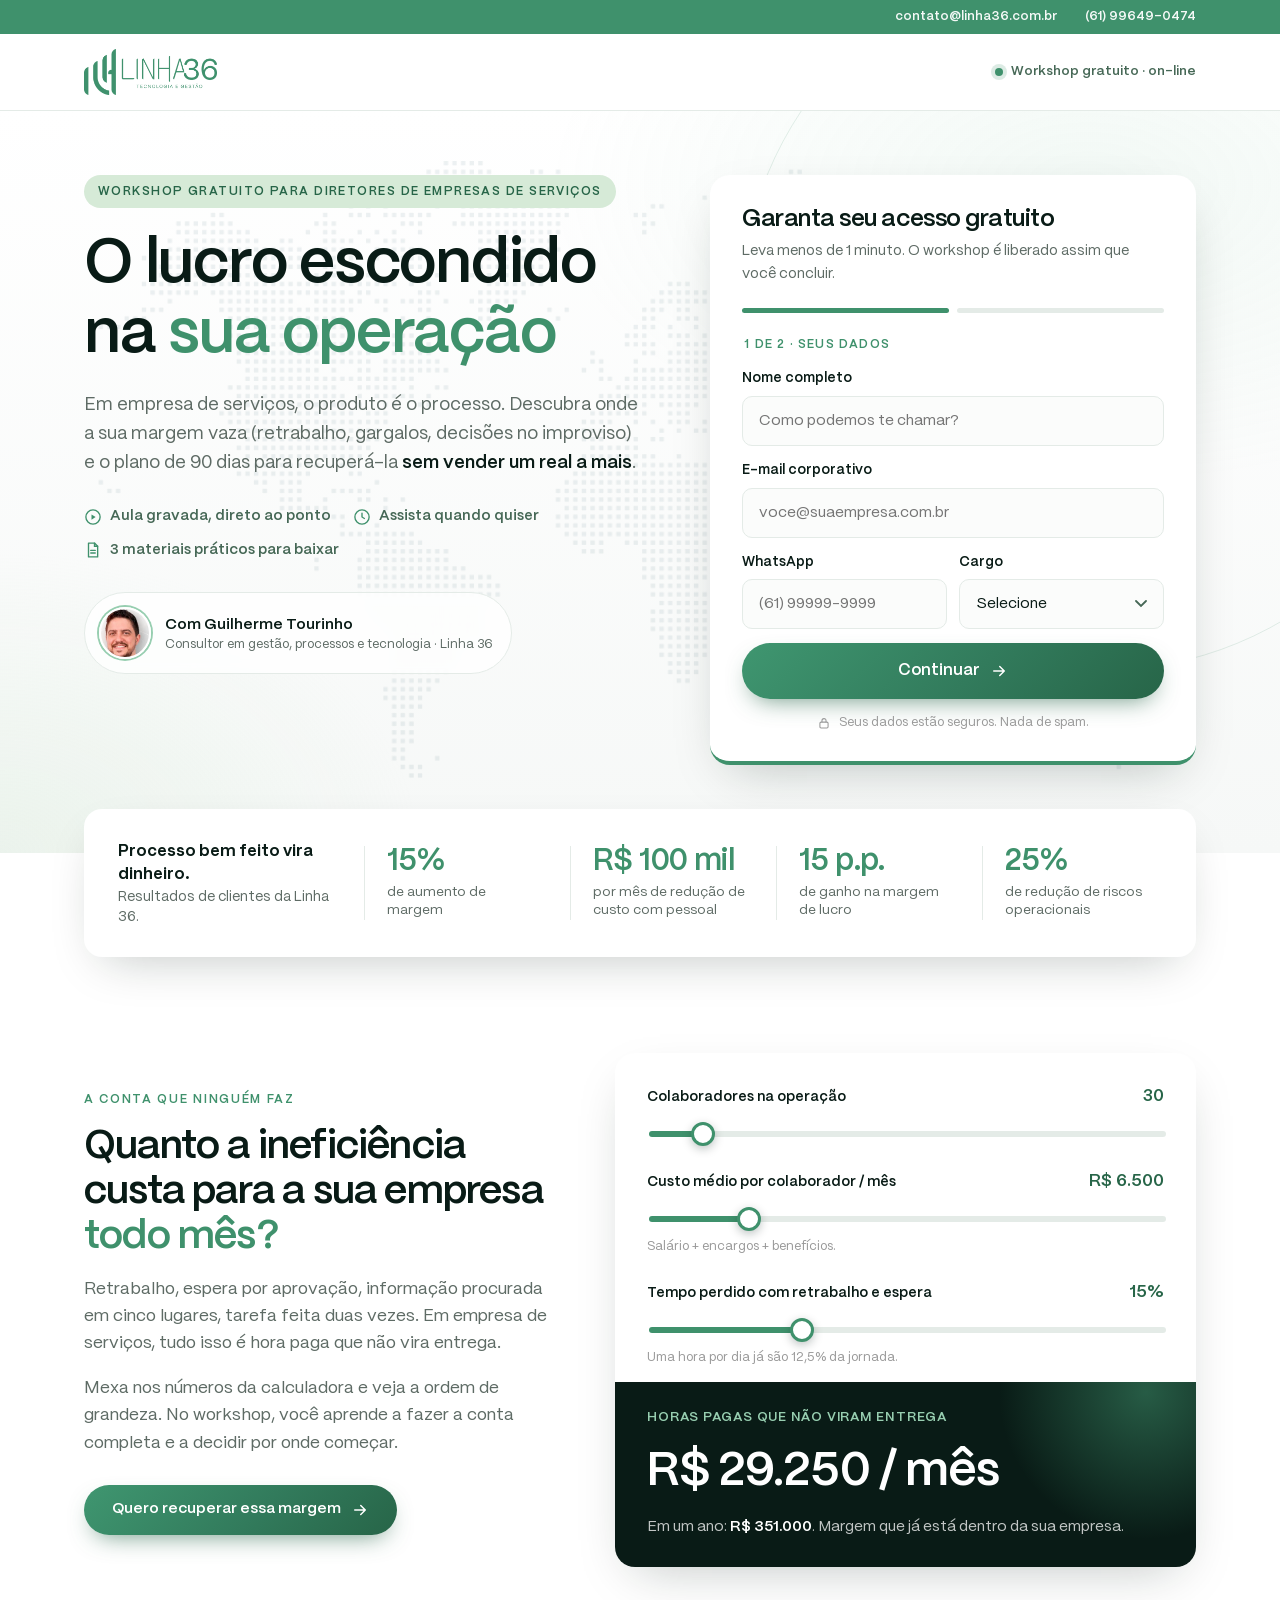
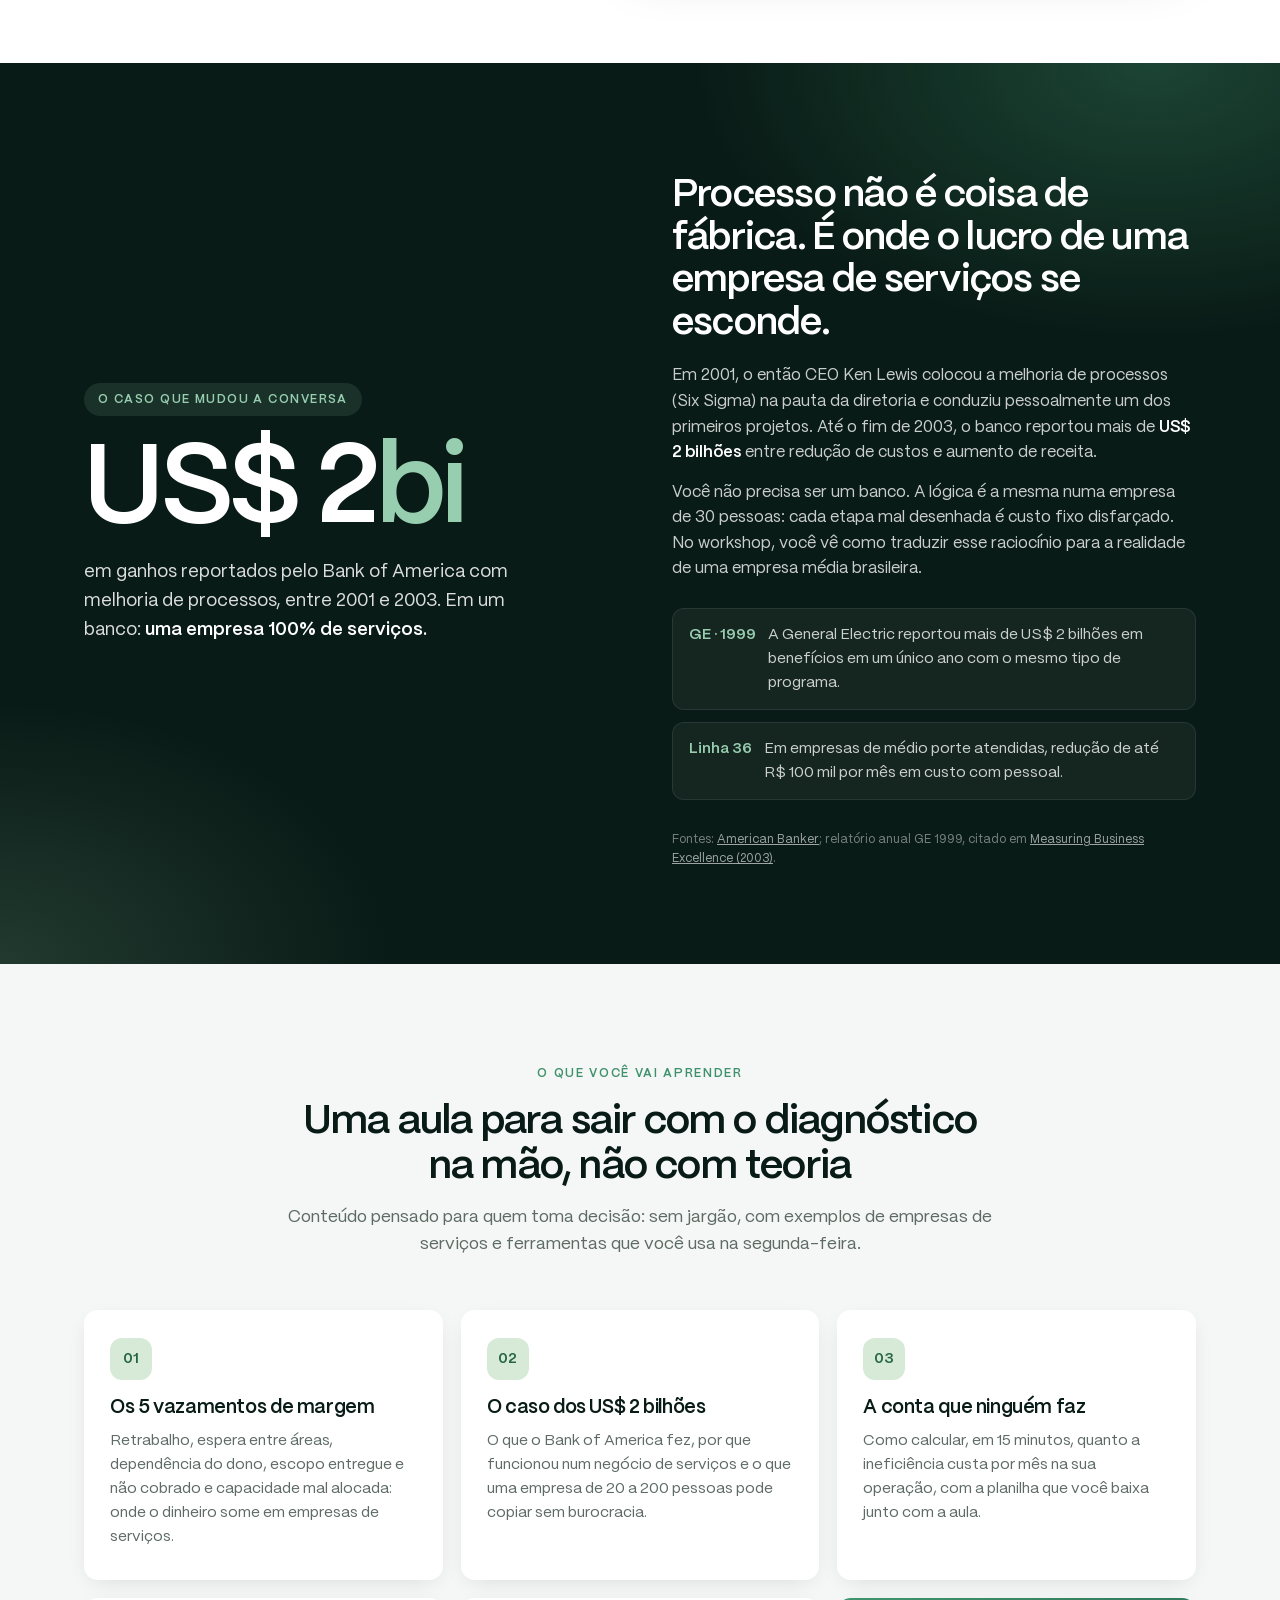
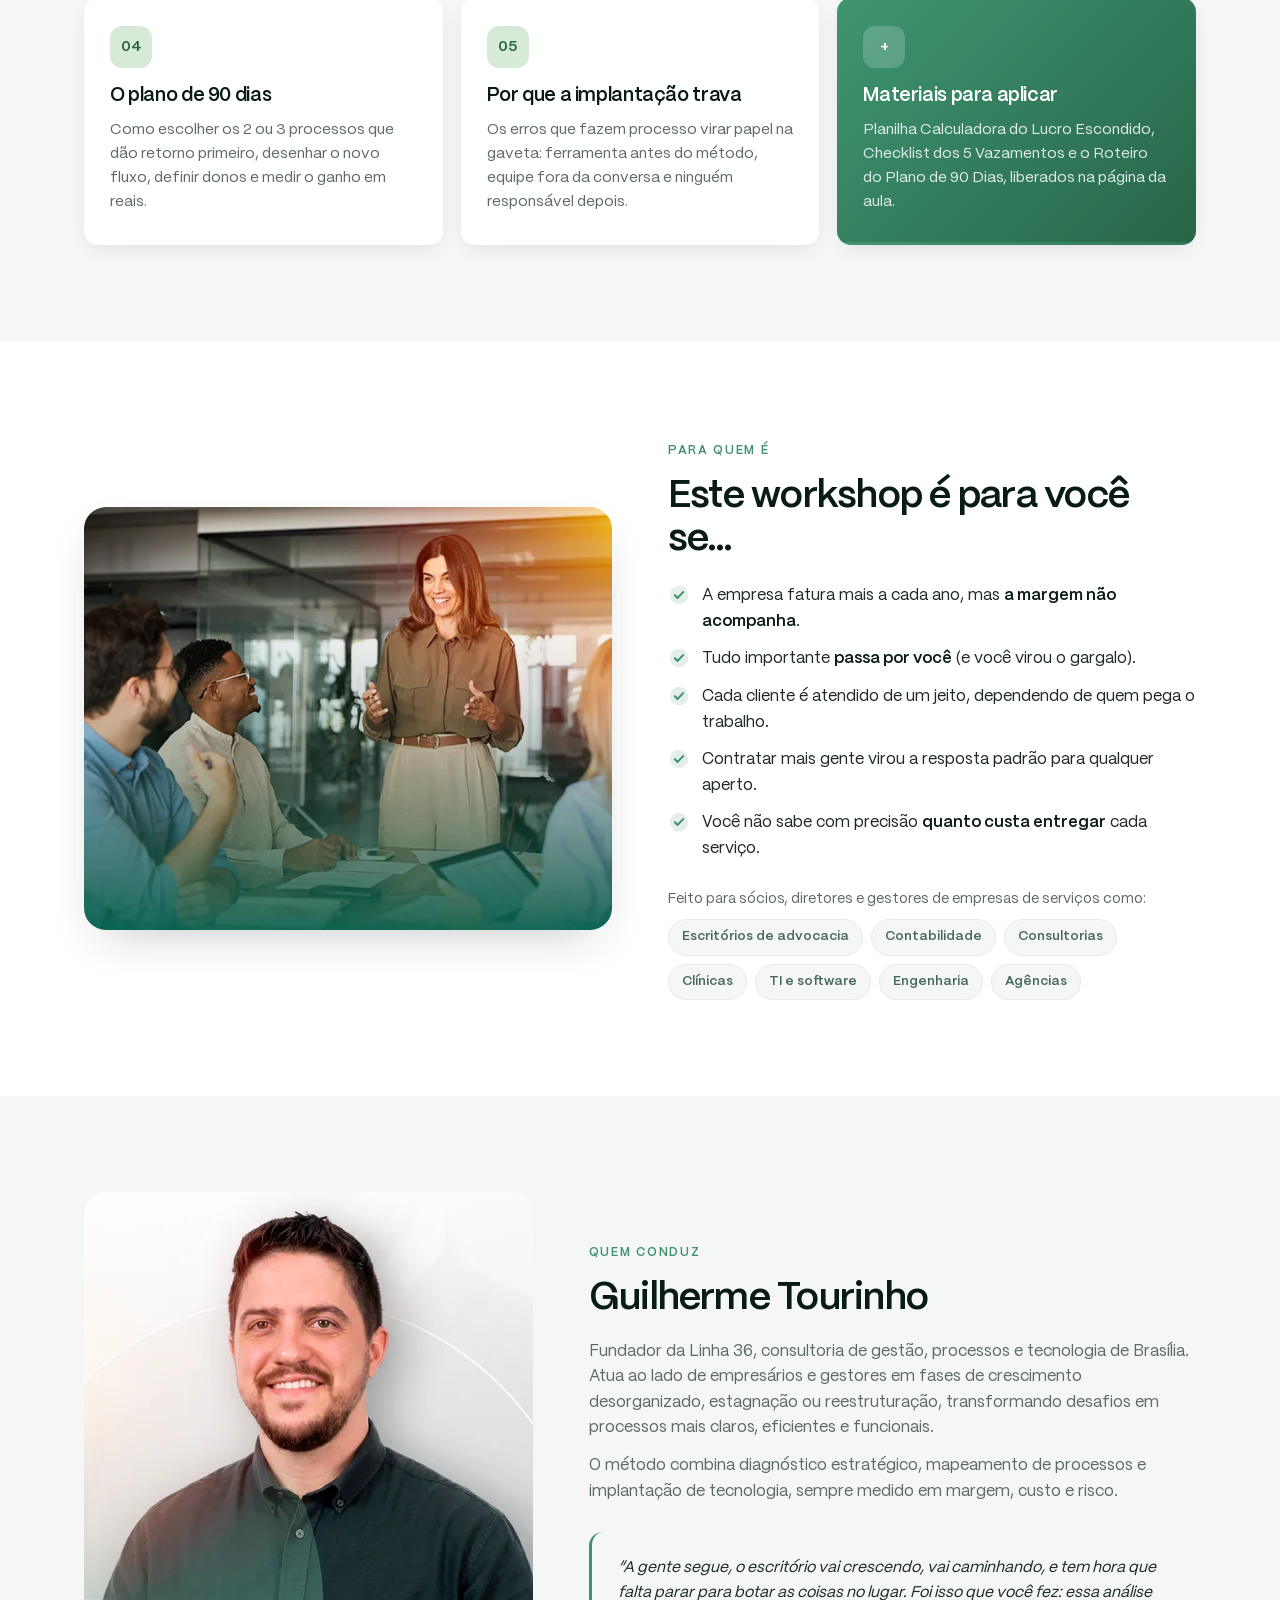
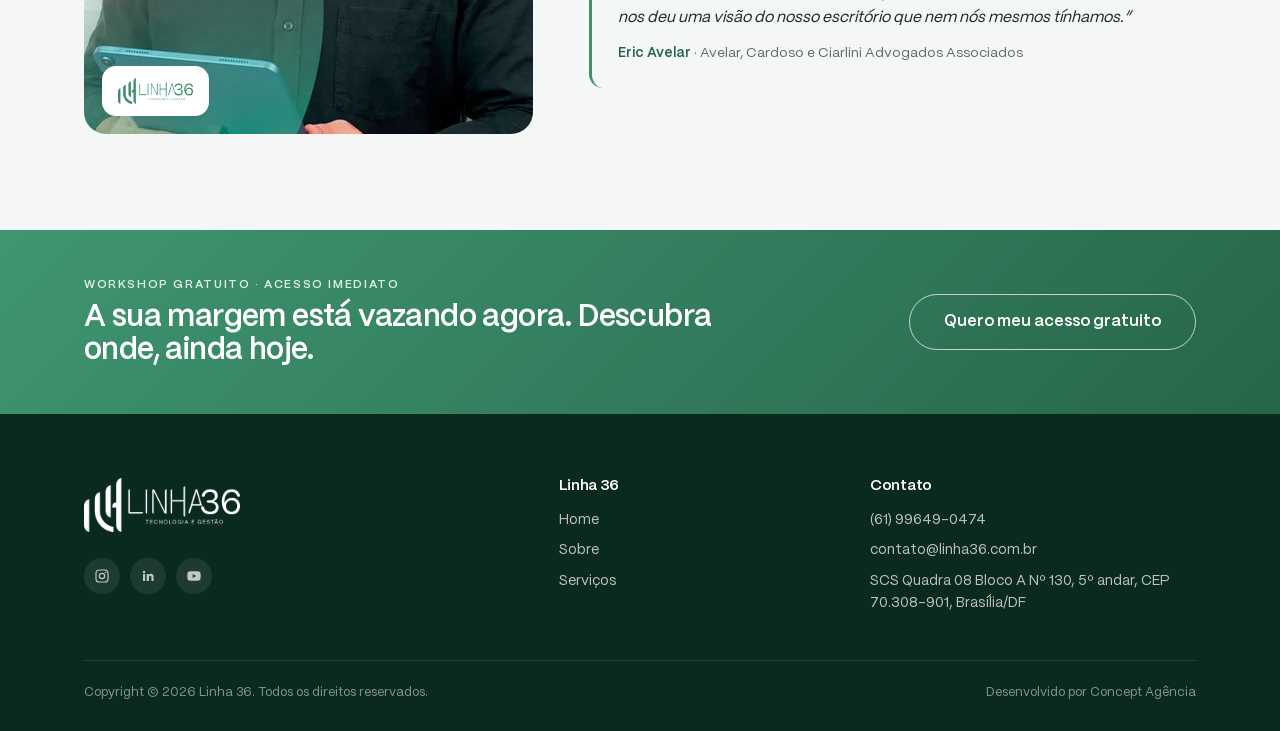
==== index.html @ 3c0aadd7 "Workshop Linha 36: página de inscrição e página do workshop Co-Authored-By: Claude Opus 5.5 <noreply" ====
<!doctype html>
<html lang="pt-BR">
<head>
  <meta charset="utf-8">
  <meta name="viewport" content="width=device-width, initial-scale=1">
  <title>Workshop gratuito: O lucro escondido na sua operação | Linha 36</title>
  <meta name="description" content="Workshop gratuito para diretores de empresas de serviços: descubra onde a sua margem vaza entre retrabalho, gargalos e decisões no improviso, e o plano de 90 dias para recuperá-la. Com Guilherme Tourinho, Linha 36.">
  <meta property="og:title" content="O lucro escondido na sua operação · Workshop gratuito Linha 36">
  <meta property="og:description" content="Para diretores de empresas de serviços: onde a margem vaza e como recuperá-la em 90 dias, sem vender um real a mais.">
  <meta property="og:image" content="assets/img/hero-banner.webp">
  <meta name="theme-color" content="#3F916C">
  <!-- Proposta: remover o noindex (e o robots.txt) quando o cliente aprovar -->
  <meta name="robots" content="noindex, nofollow">
  <link rel="icon" href="assets/img/favicon.png">
  <link rel="preload" href="assets/fonts/PPMori-Regular.woff2" as="font" type="font/woff2" crossorigin>
  <link rel="preload" href="assets/fonts/PPMori-SemiBold.woff2" as="font" type="font/woff2" crossorigin>
  <link rel="stylesheet" href="assets/css/style.css">
</head>
<body>

<svg width="0" height="0" style="position:absolute" aria-hidden="true">
  <symbol id="i-check" viewBox="0 0 24 24"><circle cx="12" cy="12" r="10" fill="currentColor" opacity=".14"/><path d="M7.5 12.2l3 3 6-6.4" fill="none" stroke="currentColor" stroke-width="2.2" stroke-linecap="round" stroke-linejoin="round"/></symbol>
  <symbol id="i-play" viewBox="0 0 24 24"><circle cx="12" cy="12" r="9.5" fill="none" stroke="currentColor" stroke-width="1.8"/><path d="M10 8.5v7l5.5-3.5z" fill="currentColor"/></symbol>
  <symbol id="i-clock" viewBox="0 0 24 24"><circle cx="12" cy="12" r="9.5" fill="none" stroke="currentColor" stroke-width="1.8"/><path d="M12 7v5l3.2 2" fill="none" stroke="currentColor" stroke-width="1.8" stroke-linecap="round"/></symbol>
  <symbol id="i-file" viewBox="0 0 24 24"><path d="M6 2.8h8l4.2 4.2v14.2H6z" fill="none" stroke="currentColor" stroke-width="1.8" stroke-linejoin="round"/><path d="M14 2.8V7h4.2M9 12.5h6M9 16h6" fill="none" stroke="currentColor" stroke-width="1.8" stroke-linecap="round"/></symbol>
  <symbol id="i-arrow" viewBox="0 0 24 24"><path d="M5 12h14M13 6l6 6-6 6" fill="none" stroke="currentColor" stroke-width="2" stroke-linecap="round" stroke-linejoin="round"/></symbol>
  <symbol id="i-lock" viewBox="0 0 24 24"><rect x="5" y="10.5" width="14" height="10" rx="2" fill="none" stroke="currentColor" stroke-width="1.8"/><path d="M8.5 10.5V8a3.5 3.5 0 017 0v2.5" fill="none" stroke="currentColor" stroke-width="1.8"/></symbol>
  <symbol id="i-ig" viewBox="0 0 24 24"><rect x="3" y="3" width="18" height="18" rx="5" fill="none" stroke="currentColor" stroke-width="1.8"/><circle cx="12" cy="12" r="4" fill="none" stroke="currentColor" stroke-width="1.8"/><circle cx="17.3" cy="6.7" r="1.2" fill="currentColor"/></symbol>
  <symbol id="i-in" viewBox="0 0 24 24"><path d="M4.5 9h3.2v10.5H4.5zM6.1 4a1.85 1.85 0 110 3.7 1.85 1.85 0 010-3.7zM10 9h3v1.5c.5-.9 1.7-1.8 3.4-1.8 3.4 0 4 2.2 4 5.1v5.7h-3.2v-5c0-1.2 0-2.8-1.7-2.8s-2 1.3-2 2.7v5.1H10z" fill="currentColor"/></symbol>
  <symbol id="i-yt" viewBox="0 0 24 24"><path d="M21.6 7.2a2.5 2.5 0 00-1.8-1.8C18.2 5 12 5 12 5s-6.2 0-7.8.4A2.5 2.5 0 002.4 7.2 26 26 0 002 12a26 26 0 00.4 4.8 2.5 2.5 0 001.8 1.8C5.8 19 12 19 12 19s6.2 0 7.8-.4a2.5 2.5 0 001.8-1.8A26 26 0 0022 12a26 26 0 00-.4-4.8zM10 15V9l5.2 3z" fill="currentColor"/></symbol>
</svg>

<div class="topbar">
  <div class="wrap">
    <a href="mailto:contato@linha36.com.br">contato@linha36.com.br</a>
    <a href="tel:+5561996490474">(61) 99649-0474</a>
  </div>
</div>

<header class="header">
  <div class="wrap">
    <a class="logo" href="https://linha36.com.br" aria-label="Linha 36 — Tecnologia e Gestão"><img src="assets/img/logo-linha36.png" alt="Linha 36 — Tecnologia e Gestão" width="133" height="46"></a>
    <span class="header-tag"><span class="dot"></span>Workshop gratuito · on-line</span>
  </div>
</header>

<main>

  <!-- HERO + FORMULÁRIO -->
  <section class="hero">
    <div class="wrap">
      <div class="hero-copy">
        <span class="eyebrow">Workshop gratuito para diretores de empresas de serviços</span>
        <h1>O lucro escondido na <em>sua operação</em></h1>
        <p class="lead">Em empresa de serviços, o produto é o processo. Descubra onde a sua margem vaza (retrabalho, gargalos, decisões no improviso) e o plano de 90 dias para recuperá-la <strong>sem vender um real a mais</strong>.</p>
        <ul class="hero-meta">
          <li><svg><use href="#i-play"/></svg>Aula gravada, direto ao ponto</li>
          <li><svg><use href="#i-clock"/></svg>Assista quando quiser</li>
          <li><svg><use href="#i-file"/></svg>3 materiais práticos para baixar</li>
        </ul>
        <a href="#inscricao" class="btn btn-lg btn-block mobile-only">Quero meu acesso gratuito</a>
        <div class="host">
          <img src="assets/img/guilherme-avatar.webp" alt="Guilherme Tourinho" width="52" height="52">
          <div><b>Com Guilherme Tourinho</b><small>Consultor em gestão, processos e tecnologia · Linha 36</small></div>
        </div>
      </div>

      <div class="form-card" id="inscricao">
        <h2>Garanta seu acesso gratuito</h2>
        <p class="sub">Leva menos de 1 minuto. O workshop é liberado assim que você concluir.</p>
        <div class="steps" aria-hidden="true"><span class="on" data-bar="1"></span><span data-bar="2"></span></div>

        <form id="leadForm" novalidate>
          <div class="form-error" role="alert" id="formError"></div>
          <div class="hp" aria-hidden="true"><label>Não preencha <input type="text" name="website" tabindex="-1" autocomplete="off"></label></div>

          <fieldset class="fstep" data-step="1" style="border:0;padding:0;margin:0">
            <legend class="step-label">1 de 2 · Seus dados</legend>
            <div class="field">
              <label for="nome">Nome completo</label>
              <input id="nome" name="nome" autocomplete="name" required placeholder="Como podemos te chamar?">
              <span class="err">Informe seu nome.</span>
            </div>
            <div class="field">
              <label for="email">E-mail corporativo</label>
              <input id="email" name="email" type="email" autocomplete="email" required placeholder="voce@suaempresa.com.br">
              <span class="err">Informe um e-mail válido.</span>
            </div>
            <div class="row2">
              <div class="field">
                <label for="whatsapp">WhatsApp</label>
                <input id="whatsapp" name="whatsapp" type="tel" inputmode="tel" autocomplete="tel-national" required placeholder="(61) 99999-9999">
                <span class="err">Informe um WhatsApp com DDD.</span>
              </div>
              <div class="field">
                <label for="cargo">Cargo</label>
                <select id="cargo" name="cargo" required>
                  <option value="">Selecione</option>
                  <option>Sócio(a) / CEO</option>
                  <option>Diretor(a)</option>
                  <option>Gerente</option>
                  <option>Coordenador(a)</option>
                  <option>Outro</option>
                </select>
                <span class="err">Selecione seu cargo.</span>
              </div>
            </div>
            <div class="form-actions">
              <button type="button" class="btn btn-block btn-lg" data-next>Continuar <svg><use href="#i-arrow"/></svg></button>
            </div>
          </fieldset>

          <fieldset class="fstep" data-step="2" hidden style="border:0;padding:0;margin:0">
            <legend class="step-label">2 de 2 · Sua empresa</legend>
            <div class="field">
              <label for="empresa">Nome da empresa</label>
              <input id="empresa" name="empresa" autocomplete="organization" required placeholder="Empresa onde você trabalha">
              <span class="err">Informe o nome da empresa.</span>
            </div>
            <div class="row2">
              <div class="field">
                <label for="segmento">Segmento</label>
                <select id="segmento" name="segmento" required>
                  <option value="">Selecione</option>
                  <option>Advocacia / Jurídico</option>
                  <option>Contabilidade / Financeiro</option>
                  <option>Consultoria</option>
                  <option>Saúde / Clínicas</option>
                  <option>Tecnologia / TI</option>
                  <option>Engenharia / Arquitetura</option>
                  <option>Marketing / Agência</option>
                  <option>Educação</option>
                  <option>Outro serviço</option>
                </select>
                <span class="err">Selecione o segmento.</span>
              </div>
              <div class="field">
                <label for="colaboradores">Colaboradores</label>
                <select id="colaboradores" name="colaboradores" required>
                  <option value="">Selecione</option>
                  <option>Até 10</option>
                  <option>11 a 30</option>
                  <option>31 a 100</option>
                  <option>101 a 300</option>
                  <option>Mais de 300</option>
                </select>
                <span class="err">Selecione uma faixa.</span>
              </div>
            </div>
            <div class="field">
              <label for="faturamento">Faturamento anual <span class="opt">(opcional)</span></label>
              <select id="faturamento" name="faturamento">
                <option value="">Prefiro não informar</option>
                <option>Até R$ 1 milhão</option>
                <option>R$ 1 a 5 milhões</option>
                <option>R$ 5 a 20 milhões</option>
                <option>R$ 20 a 50 milhões</option>
                <option>Acima de R$ 50 milhões</option>
              </select>
            </div>
            <div class="field">
              <label for="desafio">Maior desafio hoje</label>
              <select id="desafio" name="desafio" required>
                <option value="">Selecione</option>
                <option>Margem baixa / custos altos</option>
                <option>Tudo depende de mim (ou dos sócios)</option>
                <option>Retrabalho e erros na entrega</option>
                <option>Crescimento desorganizado</option>
                <option>Equipe sem padrão de execução</option>
                <option>Falta de indicadores para decidir</option>
              </select>
              <span class="err">Selecione o principal desafio.</span>
            </div>
            <label class="consent"><input type="checkbox" id="consent" name="consent" required> <span>Aceito receber o workshop e comunicações da Linha 36 por e-mail e WhatsApp. Posso cancelar quando quiser.</span></label>
            <div class="form-actions">
              <button type="button" class="btn btn-outline back" data-prev aria-label="Voltar">←</button>
              <button type="submit" class="btn btn-block btn-lg" id="submitBtn">Quero assistir agora</button>
            </div>
          </fieldset>
        </form>
        <p class="form-note"><svg><use href="#i-lock"/></svg>Seus dados estão seguros. Nada de spam.</p>
      </div>
    </div>
  </section>

  <!-- RESULTADOS -->
  <section class="proof" aria-label="Resultados de clientes da Linha 36">
    <div class="wrap">
      <div class="proof-card reveal">
        <p class="label"><b>Processo bem feito vira dinheiro.</b>Resultados de clientes da Linha 36.</p>
        <div class="stat"><b>15%</b><span>de aumento de margem</span></div>
        <div class="stat"><b>R$ 100 mil</b><span>por mês de redução de custo com pessoal</span></div>
        <div class="stat"><b>15 p.p.</b><span>de ganho na margem de lucro</span></div>
        <div class="stat"><b>25%</b><span>de redução de riscos operacionais</span></div>
      </div>
    </div>
  </section>

  <!-- CALCULADORA -->
  <section class="section">
    <div class="wrap calc">
      <div class="reveal">
        <span class="kicker">A conta que ninguém faz</span>
        <h2>Quanto a ineficiência custa para a sua empresa <span class="accent">todo mês?</span></h2>
        <p class="lead">Retrabalho, espera por aprovação, informação procurada em cinco lugares, tarefa feita duas vezes. Em empresa de serviços, tudo isso é hora paga que não vira entrega.</p>
        <p class="lead">Mexa nos números da calculadora e veja a ordem de grandeza. No workshop, você aprende a fazer a conta completa e a decidir por onde começar.</p>
        <a href="#inscricao" class="btn" style="margin-top:10px">Quero recuperar essa margem <svg><use href="#i-arrow"/></svg></a>
      </div>
      <div class="calc-box reveal" id="calc">
        <div class="calc-inputs">
          <div class="calc-in">
            <label for="cPeople">Colaboradores na operação <output id="oPeople">30</output></label>
            <input type="range" id="cPeople" min="5" max="300" step="1" value="30">
          </div>
          <div class="calc-in">
            <label for="cCost">Custo médio por colaborador / mês <output id="oCost">R$ 6.500</output></label>
            <input type="range" id="cCost" min="2500" max="25000" step="250" value="6500">
            <p class="hint">Salário + encargos + benefícios.</p>
          </div>
          <div class="calc-in">
            <label for="cWaste">Tempo perdido com retrabalho e espera <output id="oWaste">15%</output></label>
            <input type="range" id="cWaste" min="5" max="40" step="1" value="15">
            <p class="hint">Uma hora por dia já são 12,5% da jornada.</p>
          </div>
        </div>
        <div class="calc-result" aria-live="polite">
          <small>Horas pagas que não viram entrega</small>
          <div class="big" id="rMonth">R$ 29.250 / mês</div>
          <p class="year">Em um ano: <b id="rYear">R$ 351.000</b>. Margem que já está dentro da sua empresa.</p>
        </div>
      </div>
    </div>
  </section>

  <!-- CASO -->
  <section class="section dark">
    <div class="wrap case">
      <div class="reveal">
        <span class="eyebrow on-dark">O caso que mudou a conversa</span>
        <div class="case-figure" style="margin-top:22px">US$ 2<span>bi</span></div>
        <p class="case-caption">em ganhos reportados pelo Bank of America com melhoria de processos, entre 2001 e 2003. Em um banco: <strong>uma empresa 100% de serviços.</strong></p>
      </div>
      <div class="reveal">
        <h2>Processo não é coisa de fábrica. É onde o lucro de uma empresa de serviços se esconde.</h2>
        <p>Em 2001, o então CEO Ken Lewis colocou a melhoria de processos (Six Sigma) na pauta da diretoria e conduziu pessoalmente um dos primeiros projetos. Até o fim de 2003, o banco reportou mais de <strong>US$ 2 bilhões</strong> entre redução de custos e aumento de receita.</p>
        <p>Você não precisa ser um banco. A lógica é a mesma numa empresa de 30 pessoas: cada etapa mal desenhada é custo fixo disfarçado. No workshop, você vê como traduzir esse raciocínio para a realidade de uma empresa média brasileira.</p>
        <ul class="case-list">
          <li><b>GE · 1999</b><span>A General Electric reportou mais de US$ 2 bilhões em benefícios em um único ano com o mesmo tipo de programa.</span></li>
          <li><b>Linha 36</b><span>Em empresas de médio porte atendidas, redução de até R$ 100 mil por mês em custo com pessoal.</span></li>
        </ul>
        <p class="sources">Fontes: <a href="https://www.americanbanker.com/news/the-tech-scene-b-of-a-touts-six-sigmas-bottom-line-benefits" target="_blank" rel="noopener">American Banker</a>; relatório anual GE 1999, citado em <a href="https://www.emerald.com/insight/content/doi/10.1108/mbe.2003.26707cab.006/full/html" target="_blank" rel="noopener">Measuring Business Excellence (2003)</a>.</p>
      </div>
    </div>
  </section>

  <!-- O QUE VAI APRENDER -->
  <section class="section section-soft">
    <div class="wrap">
      <div class="section-head reveal">
        <span class="kicker">O que você vai aprender</span>
        <h2>Uma aula para sair com o diagnóstico na mão, não com teoria</h2>
        <p>Conteúdo pensado para quem toma decisão: sem jargão, com exemplos de empresas de serviços e ferramentas que você usa na segunda-feira.</p>
      </div>
      <div class="modules">
        <article class="module reveal"><span class="n">01</span><h3>Os 5 vazamentos de margem</h3><p>Retrabalho, espera entre áreas, dependência do dono, escopo entregue e não cobrado e capacidade mal alocada: onde o dinheiro some em empresas de serviços.</p></article>
        <article class="module reveal"><span class="n">02</span><h3>O caso dos US$ 2 bilhões</h3><p>O que o Bank of America fez, por que funcionou num negócio de serviços e o que uma empresa de 20 a 200 pessoas pode copiar sem burocracia.</p></article>
        <article class="module reveal"><span class="n">03</span><h3>A conta que ninguém faz</h3><p>Como calcular, em 15 minutos, quanto a ineficiência custa por mês na sua operação, com a planilha que você baixa junto com a aula.</p></article>
        <article class="module reveal"><span class="n">04</span><h3>O plano de 90 dias</h3><p>Como escolher os 2 ou 3 processos que dão retorno primeiro, desenhar o novo fluxo, definir donos e medir o ganho em reais.</p></article>
        <article class="module reveal"><span class="n">05</span><h3>Por que a implantação trava</h3><p>Os erros que fazem processo virar papel na gaveta: ferramenta antes do método, equipe fora da conversa e ninguém responsável depois.</p></article>
        <article class="module bonus reveal"><span class="n">+</span><h3>Materiais para aplicar</h3><p>Planilha Calculadora do Lucro Escondido, Checklist dos 5 Vazamentos e o Roteiro do Plano de 90 Dias, liberados na página da aula.</p></article>
      </div>
    </div>
  </section>

  <!-- PARA QUEM É -->
  <section class="section">
    <div class="wrap fit">
      <div class="fit-img reveal"><img src="assets/img/reuniao.webp" alt="Diretora conduzindo reunião com a equipe" loading="lazy" width="750" height="500"></div>
      <div class="reveal">
        <span class="kicker">Para quem é</span>
        <h2>Este workshop é para você se…</h2>
        <ul class="checks">
          <li><svg><use href="#i-check"/></svg><span>A empresa fatura mais a cada ano, mas <strong>a margem não acompanha</strong>.</span></li>
          <li><svg><use href="#i-check"/></svg><span>Tudo importante <strong>passa por você</strong> (e você virou o gargalo).</span></li>
          <li><svg><use href="#i-check"/></svg><span>Cada cliente é atendido de um jeito, dependendo de quem pega o trabalho.</span></li>
          <li><svg><use href="#i-check"/></svg><span>Contratar mais gente virou a resposta padrão para qualquer aperto.</span></li>
          <li><svg><use href="#i-check"/></svg><span>Você não sabe com precisão <strong>quanto custa entregar</strong> cada serviço.</span></li>
        </ul>
        <p style="color:var(--muted);font-size:14.5px">Feito para sócios, diretores e gestores de empresas de serviços como:</p>
        <div class="segments"><span>Escritórios de advocacia</span><span>Contabilidade</span><span>Consultorias</span><span>Clínicas</span><span>TI e software</span><span>Engenharia</span><span>Agências</span></div>
      </div>
    </div>
  </section>

  <!-- QUEM CONDUZ -->
  <section class="section section-soft">
    <div class="wrap about">
      <div class="about-photo reveal">
        <img src="assets/img/guilherme.webp" alt="Guilherme Tourinho, fundador da Linha 36" loading="lazy" width="600" height="542">
        <div class="badge"><img src="assets/img/logo-linha36.png" alt="Linha 36" width="75" height="26"></div>
      </div>
      <div class="reveal">
        <span class="kicker">Quem conduz</span>
        <h2>Guilherme Tourinho</h2>
        <p>Fundador da Linha 36, consultoria de gestão, processos e tecnologia de Brasília. Atua ao lado de empresários e gestores em fases de crescimento desorganizado, estagnação ou reestruturação, transformando desafios em processos mais claros, eficientes e funcionais.</p>
        <p>O método combina diagnóstico estratégico, mapeamento de processos e implantação de tecnologia, sempre medido em margem, custo e risco.</p>
        <blockquote class="quote">
          <p>“A gente segue, o escritório vai crescendo, vai caminhando, e tem hora que falta parar para botar as coisas no lugar. Foi isso que você fez: essa análise nos deu uma visão do nosso escritório que nem nós mesmos tínhamos.”</p>
          <cite><b>Eric Avelar</b> · Avelar, Cardoso e Ciarlini Advogados Associados</cite>
        </blockquote>
      </div>
    </div>
  </section>

  <!-- CTA FINAL -->
  <section class="band">
    <div class="wrap">
      <div>
        <small>Workshop gratuito · acesso imediato</small>
        <h2>A sua margem está vazando agora. Descubra onde, ainda hoje.</h2>
      </div>
      <a href="#inscricao" class="btn btn-ghost btn-lg">Quero meu acesso gratuito</a>
    </div>
  </section>
</main>

<footer class="footer">
  <div class="wrap">
    <div class="cols">
      <div>
        <a class="logo" href="https://linha36.com.br"><img src="assets/img/logo-linha36-alt.png" alt="Linha 36" width="156" height="54" loading="lazy"></a>
        <div class="social">
          <a href="https://www.instagram.com/guilhermetourinho.linha36" target="_blank" rel="noopener" aria-label="Instagram"><svg><use href="#i-ig"/></svg></a>
          <a href="https://www.linkedin.com/in/guilherme-tourinho-8a328027/" target="_blank" rel="noopener" aria-label="LinkedIn"><svg><use href="#i-in"/></svg></a>
          <a href="https://www.youtube.com/@GuilhermeTourinho.Linha36" target="_blank" rel="noopener" aria-label="YouTube"><svg><use href="#i-yt"/></svg></a>
        </div>
      </div>
      <div>
        <h4>Linha 36</h4>
        <ul>
          <li><a href="https://linha36.com.br">Home</a></li>
          <li><a href="https://linha36.com.br/sobre/">Sobre</a></li>
          <li><a href="https://linha36.com.br/servicos/">Serviços</a></li>
        </ul>
      </div>
      <div>
        <h4>Contato</h4>
        <ul>
          <li><a href="tel:+5561996490474">(61) 99649-0474</a></li>
          <li><a href="mailto:contato@linha36.com.br">contato@linha36.com.br</a></li>
          <li>SCS Quadra 08 Bloco A Nº 130, 5º andar, CEP 70.308-901, Brasília/DF</li>
        </ul>
      </div>
    </div>
    <div class="legal">
      <span>Copyright © 2026 Linha 36. Todos os direitos reservados.</span>
      <span>Desenvolvido por Concept Agência</span>
    </div>
  </div>
</footer>

<script src="assets/js/config.js"></script>
<script src="assets/js/inscricao.js"></script>
</body>
</html>
---- assets/css/style.css ----
/* Linha 36 · Workshop "O lucro escondido na sua operação"
   Cores e fonte do Manual da Marca (PP Mori + paleta de verdes). */

@font-face { font-family: "PP Mori"; font-weight: 200; font-display: swap; src: url("../fonts/PPMori-Extralight.woff2") format("woff2"); }
@font-face { font-family: "PP Mori"; font-weight: 400; font-display: swap; src: url("../fonts/PPMori-Regular.woff2") format("woff2"); }
@font-face { font-family: "PP Mori"; font-weight: 600; font-display: swap; src: url("../fonts/PPMori-SemiBold.woff2") format("woff2"); }
@font-face { font-family: "PP Mori"; font-weight: 700; font-display: swap; src: url("../fonts/PPMori-Bold-iF69c58298bc371.ttf") format("truetype"); }

:root {
  /* Paleta principal */
  --ink: #091B16;          /* Preto Profundo */
  --sage: #466856;         /* Verde Acinzentado */
  --green: #3F916C;        /* Verde Água Profundo */
  /* Paleta secundária */
  --mint: #97CEB0;         /* Verde Turquesa Suave */
  --mist: #D6EAD7;         /* Branco Suave */
  --gray: #999999;         /* Cinza Neutro */
  --white: #FFFFFF;
  /* Apoio (derivados) */
  --green-dark: #276548;
  --text: #1E2A25;
  --muted: #5E6B65;
  --line: #E4EBE7;
  --bg-soft: #F5F7F6;
  --grad: linear-gradient(135deg, #3F9670 0%, #327B5C 55%, #276548 100%);
  --shadow: 0 18px 50px -20px rgba(9, 27, 22, .28);
  --shadow-sm: 0 6px 24px -10px rgba(9, 27, 22, .18);
  --radius: 14px;
  --wrap: 1160px;
}

*, *::before, *::after { box-sizing: border-box; }
html { scroll-behavior: smooth; -webkit-text-size-adjust: 100%; scroll-padding-top: 96px; }
body {
  margin: 0;
  font-family: "PP Mori", "Helvetica Neue", Arial, sans-serif;
  font-size: 16px;
  line-height: 1.6;
  color: var(--text);
  background: var(--white);
  -webkit-font-smoothing: antialiased;
}
img { max-width: 100%; display: block; }
a { color: inherit; }
h1, h2, h3, h4 { font-weight: 600; line-height: 1.12; letter-spacing: -.02em; color: var(--ink); margin: 0; }
p { margin: 0; }
strong { font-weight: 600; color: var(--ink); }
.wrap { width: 100%; max-width: var(--wrap); margin: 0 auto; padding: 0 24px; }
.sr-only { position: absolute; width: 1px; height: 1px; overflow: hidden; clip: rect(0 0 0 0); white-space: nowrap; }

/* ---------- Topbar / header (igual ao site) ---------- */
.topbar { background: var(--green); color: #fff; font-size: 12.5px; font-weight: 600; }
.topbar .wrap { display: flex; justify-content: flex-end; gap: 28px; padding-top: 7px; padding-bottom: 7px; }
.topbar a { text-decoration: none; opacity: .95; }
.topbar a:hover { opacity: 1; text-decoration: underline; }
.header { background: #fff; border-bottom: 1px solid var(--line); position: sticky; top: 0; z-index: 40; }
.header .wrap { display: flex; align-items: center; justify-content: space-between; height: 76px; }
.header .logo img { height: 46px; width: auto; }
.header-tag { display: inline-flex; align-items: center; gap: 8px; font-size: 13px; font-weight: 600; color: var(--sage); }
.header-tag .dot { width: 8px; height: 8px; border-radius: 50%; background: var(--green); box-shadow: 0 0 0 4px rgba(63,145,108,.18); }

/* ---------- Botões ---------- */
.btn {
  display: inline-flex; align-items: center; justify-content: center; gap: 10px;
  font: 600 15px/1 "PP Mori", Arial, sans-serif;
  padding: 16px 28px; border-radius: 999px; border: 0; cursor: pointer;
  text-decoration: none; color: #fff; background: var(--grad);
  box-shadow: 0 10px 24px -10px rgba(39,101,72,.7);
  transition: transform .18s ease, box-shadow .18s ease, filter .18s ease;
}
.btn:hover { transform: translateY(-2px); box-shadow: 0 16px 30px -12px rgba(39,101,72,.75); filter: brightness(1.05); }
.btn:active { transform: translateY(0); }
.btn:focus-visible { outline: 3px solid var(--mint); outline-offset: 3px; }
.btn svg { width: 18px; height: 18px; flex: none; }
.btn-lg { padding: 19px 34px; font-size: 16px; }
.btn-block { width: 100%; }
.btn-ghost { background: transparent; color: #fff; border: 1.5px solid rgba(255,255,255,.7); box-shadow: none; }
.btn-ghost:hover { background: rgba(255,255,255,.1); }
.btn-outline { background: #fff; color: var(--green-dark); border: 1.5px solid var(--green); box-shadow: none; }
.btn-outline:hover { background: var(--mist); }

.eyebrow {
  display: inline-flex; align-items: center; gap: 8px;
  font-size: 12px; font-weight: 600; letter-spacing: .12em; text-transform: uppercase;
  color: var(--green-dark); background: var(--mist); padding: 7px 14px; border-radius: 999px;
}
.eyebrow.on-dark { color: var(--mint); background: rgba(151,206,176,.12); }
.kicker { font-size: 12px; font-weight: 600; letter-spacing: .14em; text-transform: uppercase; color: var(--green); }
.lead { font-size: 18px; color: var(--muted); }
.accent { color: var(--green); }

/* ---------- Seções ---------- */
.section { padding: 96px 0; }
.section-soft { background: var(--bg-soft); }
.section-head { max-width: 720px; margin: 0 auto 52px; text-align: center; }
.section-head h2 { font-size: clamp(28px, 3.4vw, 40px); margin: 14px 0 14px; }
.section-head p { color: var(--muted); font-size: 17px; }

/* ---------- Hero (inscrição) ---------- */
.hero {
  position: relative; overflow: hidden;
  background:
    radial-gradient(900px 500px at 85% 10%, rgba(151,206,176,.12), transparent 60%),
    radial-gradient(700px 500px at 0% 100%, rgba(214,234,215,.35), transparent 60%),
    linear-gradient(180deg, #FFFFFF 0%, #F6F8F7 100%);
  padding: 64px 0 88px;
}
.hero::before {
  content: ""; position: absolute; inset: 0;
  background: url("../img/global-map.webp") center 40% / 1100px auto no-repeat;
  opacity: .07; pointer-events: none;
}
.hero::after {
  content: ""; position: absolute; width: 720px; height: 720px; border-radius: 50%;
  border: 1px solid rgba(63,145,108,.14); right: -180px; top: -160px; pointer-events: none;
}
.hero .wrap { position: relative; z-index: 1; display: grid; grid-template-columns: 1.08fr .92fr; gap: 56px; align-items: start; }
.hero h1 { font-size: clamp(38px, 5vw, 62px); margin: 22px 0 22px; }
.hero h1 em { font-style: normal; color: var(--green); }
.hero .lead { max-width: 560px; }
.hero-meta { display: flex; flex-wrap: wrap; gap: 10px 22px; margin: 28px 0 30px; padding: 0; list-style: none; }
.hero-meta li { display: flex; align-items: center; gap: 8px; font-size: 14.5px; font-weight: 600; color: var(--sage); }
.hero-meta svg { width: 18px; height: 18px; color: var(--green); }
.host { display: flex; align-items: center; gap: 14px; padding: 14px 18px 14px 14px; background: rgba(255,255,255,.8); border: 1px solid var(--line); border-radius: 999px; width: fit-content; backdrop-filter: blur(6px); }
.host img { width: 52px; height: 52px; border-radius: 50%; object-fit: cover; border: 2px solid #fff; box-shadow: 0 0 0 2px var(--mint); }
.host small { display: block; font-size: 12.5px; color: var(--muted); line-height: 1.35; }
.host b { font-weight: 600; color: var(--ink); font-size: 15px; }

/* ---------- Form card ---------- */
.form-card {
  background: #fff; border-radius: 20px; box-shadow: var(--shadow);
  padding: 32px 32px 28px; border-bottom: 4px solid var(--green); position: relative;
}
.form-card h2 { font-size: 24px; margin-bottom: 6px; }
.form-card .sub { color: var(--muted); font-size: 14.5px; margin-bottom: 22px; }
.steps { display: flex; gap: 8px; margin-bottom: 22px; }
.steps span { flex: 1; height: 5px; border-radius: 99px; background: var(--line); transition: background .3s; }
.steps span.on { background: var(--green); }
.step-label { font-size: 12px; font-weight: 600; letter-spacing: .1em; text-transform: uppercase; color: var(--green); margin-bottom: 14px; }
.fstep[hidden] { display: none; }
.field { margin-bottom: 14px; }
.field label { display: block; font-size: 13.5px; font-weight: 600; color: var(--ink); margin-bottom: 6px; }
.field label .opt { font-weight: 400; color: var(--gray); }
.field input, .field select {
  width: 100%; height: 50px; padding: 0 16px; border-radius: 10px;
  border: 1.5px solid var(--line); background: #FBFCFB;
  font: 400 15px "PP Mori", Arial, sans-serif; color: var(--ink);
  transition: border-color .15s, box-shadow .15s, background .15s; appearance: none;
}
.field select {
  background-image: url("data:image/svg+xml,%3Csvg xmlns='http://www.w3.org/2000/svg' width='12' height='8' viewBox='0 0 12 8'%3E%3Cpath d='M1 1l5 5 5-5' stroke='%23466856' stroke-width='1.8' fill='none' stroke-linecap='round'/%3E%3C/svg%3E");
  background-repeat: no-repeat; background-position: right 16px center; padding-right: 40px;
}
.field input:focus, .field select:focus { outline: none; border-color: var(--green); background: #fff; box-shadow: 0 0 0 4px rgba(63,145,108,.14); }
.field.invalid input, .field.invalid select { border-color: #C2493D; background: #FFF8F7; }
.field .err { display: none; font-size: 12.5px; color: #B2382C; margin-top: 5px; }
.field.invalid .err { display: block; }
.row2 { display: grid; grid-template-columns: 1fr 1fr; gap: 12px; }
.consent { display: flex; gap: 10px; align-items: flex-start; font-size: 12.5px; color: var(--muted); margin: 6px 0 18px; line-height: 1.45; }
.consent input { width: 18px; height: 18px; margin: 1px 0 0; accent-color: var(--green); flex: none; }
.form-actions { display: flex; gap: 10px; }
.form-actions .back { flex: 0 0 auto; padding-left: 20px; padding-right: 20px; }
.form-note { display: flex; align-items: center; justify-content: center; gap: 8px; font-size: 12.5px; color: var(--gray); margin-top: 14px; }
.form-note svg { width: 14px; height: 14px; }
.hp { position: absolute; left: -9999px; width: 1px; height: 1px; overflow: hidden; }
.form-error { display: none; background: #FFF4F2; color: #9C3127; border-radius: 10px; padding: 10px 14px; font-size: 13.5px; margin-bottom: 14px; }
.form-error.show { display: block; }

/* ---------- Faixa de resultados ---------- */
.proof { margin-top: -44px; position: relative; z-index: 2; }
.proof-card { background: #fff; border-radius: 18px; box-shadow: var(--shadow); padding: 30px 34px; display: grid; grid-template-columns: 220px repeat(4, 1fr); gap: 26px; align-items: center; }
.proof-card .label { font-size: 14px; color: var(--muted); line-height: 1.4; }
.proof-card .label b { display: block; color: var(--ink); font-size: 16px; margin-bottom: 4px; }
.stat b { display: block; font-size: 30px; font-weight: 600; letter-spacing: -.02em; color: var(--green); line-height: 1.05; }
.stat span { display: block; font-size: 13.5px; color: var(--muted); margin-top: 6px; line-height: 1.35; }
.stat { padding-left: 22px; border-left: 1px solid var(--line); }

/* ---------- Calculadora ---------- */
.calc { display: grid; grid-template-columns: .9fr 1.1fr; gap: 56px; align-items: center; }
.calc h2 { font-size: clamp(28px, 3.4vw, 40px); margin: 14px 0 16px; }
.calc .lead { font-size: 17px; margin-bottom: 18px; }
.calc-note { font-size: 13px; color: var(--gray); margin-top: 14px; }
.calc-box { background: #fff; border-radius: 20px; box-shadow: var(--shadow); overflow: hidden; }
.calc-inputs { padding: 30px 32px 14px; display: grid; gap: 22px; }
.calc-in label { display: flex; justify-content: space-between; align-items: baseline; font-size: 14px; font-weight: 600; color: var(--ink); margin-bottom: 10px; }
.calc-in output { font-size: 17px; color: var(--green-dark); }
.calc-in .hint { font-size: 12.5px; color: var(--gray); margin-top: 6px; }
input[type=range] { -webkit-appearance: none; appearance: none; width: 100%; height: 6px; border-radius: 99px; background: linear-gradient(90deg, var(--green) var(--p, 50%), var(--line) var(--p, 50%)); outline: none; }
input[type=range]::-webkit-slider-thumb { -webkit-appearance: none; width: 24px; height: 24px; border-radius: 50%; background: #fff; border: 3px solid var(--green); box-shadow: 0 3px 10px rgba(9,27,22,.25); cursor: pointer; }
input[type=range]::-moz-range-thumb { width: 20px; height: 20px; border-radius: 50%; background: #fff; border: 3px solid var(--green); cursor: pointer; }
input[type=range]:focus-visible::-webkit-slider-thumb { box-shadow: 0 0 0 5px rgba(63,145,108,.25); }
.calc-result { background: var(--ink); color: #fff; padding: 26px 32px 28px; position: relative; overflow: hidden; }
.calc-result::after { content: ""; position: absolute; width: 320px; height: 320px; right: -110px; top: -150px; border-radius: 50%; background: radial-gradient(circle, rgba(63,145,108,.55), transparent 65%); }
.calc-result small { display: block; font-size: 13px; color: var(--mint); font-weight: 600; letter-spacing: .06em; text-transform: uppercase; }
.calc-result .big { font-size: clamp(34px, 4.4vw, 48px); font-weight: 600; letter-spacing: -.02em; margin: 6px 0 4px; position: relative; z-index: 1; font-variant-numeric: tabular-nums; }
.calc-result .year { color: rgba(255,255,255,.75); font-size: 15px; position: relative; z-index: 1; }
.calc-result .year b { color: #fff; font-weight: 600; }

/* ---------- Caso (seção escura) ---------- */
.dark { background: var(--ink); color: rgba(255,255,255,.78); position: relative; overflow: hidden; }
.dark::before { content: ""; position: absolute; inset: 0; background: radial-gradient(700px 420px at 90% 0%, rgba(63,145,108,.35), transparent 65%), radial-gradient(600px 400px at 0% 100%, rgba(70,104,86,.4), transparent 65%); }
.dark .wrap { position: relative; }
.dark h2, .dark h3, .dark strong { color: #fff; }
.case { display: grid; grid-template-columns: 1fr 1fr; gap: 64px; align-items: center; }
.case-figure { font-size: clamp(64px, 9vw, 112px); font-weight: 600; letter-spacing: -.04em; line-height: .95; color: #fff; }
.case-figure span { color: var(--mint); }
.case-caption { margin-top: 14px; font-size: 18px; color: rgba(255,255,255,.85); max-width: 440px; }
.case h2 { font-size: clamp(28px, 3.2vw, 38px); margin: 16px 0 18px; }
.case p + p { margin-top: 14px; }
.case-list { list-style: none; padding: 0; margin: 26px 0 0; display: grid; gap: 12px; }
.case-list li { display: flex; gap: 12px; padding: 14px 16px; border-radius: 12px; background: rgba(255,255,255,.05); border: 1px solid rgba(255,255,255,.08); font-size: 15px; }
.case-list li b { color: var(--mint); font-weight: 600; white-space: nowrap; }
.sources { margin-top: 30px; font-size: 12px; color: rgba(255,255,255,.45); }
.sources a { color: rgba(255,255,255,.6); }

/* ---------- Módulos ---------- */
.modules { display: grid; grid-template-columns: repeat(auto-fit, minmax(300px, 1fr)); gap: 18px; }
.module { background: #fff; border-radius: var(--radius); padding: 28px 26px; box-shadow: var(--shadow-sm); border-bottom: 3px solid transparent; transition: transform .2s, border-color .2s, box-shadow .2s; }
.module:hover { transform: translateY(-4px); border-color: var(--green); box-shadow: var(--shadow); }
.module .n { display: inline-grid; place-items: center; width: 42px; height: 42px; border-radius: 12px; background: var(--mist); color: var(--green-dark); font-weight: 600; font-size: 15px; margin-bottom: 18px; }
.module h3 { font-size: 19px; margin-bottom: 10px; }
.module p { font-size: 15px; color: var(--muted); }
.module.bonus { background: var(--grad); color: rgba(255,255,255,.9); }
.module.bonus h3 { color: #fff; }
.module.bonus p { color: rgba(255,255,255,.85); }
.module.bonus .n { background: rgba(255,255,255,.18); color: #fff; }

/* ---------- Para quem ---------- */
.fit { display: grid; grid-template-columns: 1fr 1fr; gap: 56px; align-items: center; }
.fit-img { border-radius: 22px; overflow: hidden; box-shadow: var(--shadow); position: relative; }
.fit-img img { width: 100%; height: 100%; object-fit: cover; aspect-ratio: 4/3.2; }
.fit h2 { font-size: clamp(28px, 3.2vw, 38px); margin: 14px 0 22px; }
.checks { list-style: none; padding: 0; margin: 0 0 26px; display: grid; gap: 12px; }
.checks li { display: flex; gap: 12px; align-items: flex-start; font-size: 16px; }
.checks svg { flex: none; width: 22px; height: 22px; color: var(--green); margin-top: 1px; }
.segments { display: flex; flex-wrap: wrap; gap: 8px; margin-top: 8px; }
.segments span { font-size: 13px; font-weight: 600; color: var(--sage); background: var(--bg-soft); border: 1px solid var(--line); padding: 7px 13px; border-radius: 999px; }

/* ---------- Quem conduz ---------- */
.about { display: grid; grid-template-columns: .85fr 1.15fr; gap: 56px; align-items: center; }
.about-photo { position: relative; border-radius: 22px; overflow: hidden; background: linear-gradient(180deg, #EEF2F0, #DCE7E1); }
.about-photo img { width: 100%; aspect-ratio: 600/542; object-fit: cover; }
.about-photo .badge { position: absolute; left: 18px; bottom: 18px; background: #fff; border-radius: 14px; padding: 12px 16px; box-shadow: var(--shadow-sm); }
.about-photo .badge img { height: 26px; width: auto; aspect-ratio: auto; }
.about h2 { font-size: clamp(28px, 3.2vw, 38px); margin: 14px 0 18px; }
.about p { color: var(--muted); }
.about p + p { margin-top: 12px; }
.quote { margin: 28px 0 0; padding: 24px 26px; background: var(--bg-soft); border-radius: var(--radius); border-left: 3px solid var(--green); }
.quote p { color: var(--text); font-size: 15.5px; font-style: italic; }
.quote cite { display: block; margin-top: 12px; font-style: normal; font-size: 13.5px; color: var(--muted); }
.quote cite b { color: var(--green-dark); font-weight: 600; }

/* ---------- Faixa CTA (igual "Vamos conversar" do site) ---------- */
.band { background: var(--grad); color: #fff; padding: 46px 0; }
.band .wrap { display: flex; align-items: center; justify-content: space-between; gap: 28px; }
.band small { display: block; font-size: 11.5px; letter-spacing: .14em; text-transform: uppercase; font-weight: 600; opacity: .85; margin-bottom: 6px; }
.band h2 { color: #fff; font-size: clamp(22px, 2.6vw, 30px); max-width: 640px; }

/* ---------- Footer ---------- */
.footer { background: #0A2A1E; color: rgba(255,255,255,.72); padding: 64px 0 28px; font-size: 14px; }
.footer .cols { display: grid; grid-template-columns: 1.6fr 1fr 1.2fr; gap: 40px; }
.footer .logo img { height: 54px; width: auto; }
.footer h4 { color: #fff; font-size: 15px; margin-bottom: 14px; }
.footer ul { list-style: none; padding: 0; margin: 0; display: grid; gap: 8px; }
.footer a { text-decoration: none; }
.footer a:hover { color: #fff; }
.footer .social { display: flex; gap: 10px; margin-top: 26px; }
.footer .social a { display: grid; place-items: center; width: 36px; height: 36px; border-radius: 50%; background: rgba(255,255,255,.08); }
.footer .social a:hover { background: var(--green); }
.footer .social svg { width: 16px; height: 16px; }
.footer .legal { border-top: 1px solid rgba(255,255,255,.1); margin-top: 46px; padding-top: 22px; display: flex; justify-content: space-between; gap: 16px; font-size: 12.5px; color: rgba(255,255,255,.5); }

/* ---------- Página do workshop ---------- */
.confirm { background: var(--mist); border-bottom: 1px solid #C6DEC9; }
.confirm .wrap { display: flex; align-items: center; gap: 14px; padding-top: 14px; padding-bottom: 14px; font-size: 15px; color: var(--ink); }
.confirm .ic { display: grid; place-items: center; width: 30px; height: 30px; border-radius: 50%; background: var(--green); color: #fff; flex: none; }
.confirm .ic svg { width: 16px; height: 16px; }
.confirm b { font-weight: 600; }

.player-sec { background: linear-gradient(180deg, #F3F6F4 0%, #fff 100%); padding: 48px 0 80px; }
.player-head { display: flex; justify-content: space-between; align-items: flex-end; gap: 24px; margin-bottom: 26px; flex-wrap: wrap; }
.player-head h1 { font-size: clamp(30px, 4vw, 46px); margin-top: 12px; }
.player-head p { color: var(--muted); max-width: 520px; }
.player-grid { display: grid; grid-template-columns: 1fr 340px; gap: 24px; align-items: start; }
.player { position: relative; aspect-ratio: 16/9; border-radius: 18px; overflow: hidden; background: var(--ink); box-shadow: var(--shadow); }
.player iframe { position: absolute; inset: 0; width: 100%; height: 100%; border: 0; }
.poster { position: absolute; inset: 0; border: 0; padding: 0; cursor: pointer; width: 100%; color: #fff; text-align: left; font-family: inherit;
  background: radial-gradient(600px 400px at 25% 60%, rgba(63,145,108,.45), transparent 70%), linear-gradient(120deg, #091B16 0%, #12352A 60%, #1C4A39 100%); }
.poster .ph { position: absolute; right: 0; bottom: 0; height: 100%; width: auto; max-width: 52%; object-fit: cover; object-position: left top; mask-image: linear-gradient(90deg, transparent 0%, #000 30%); -webkit-mask-image: linear-gradient(90deg, transparent 0%, #000 30%); opacity: .95; }
.poster .pt { position: absolute; left: 6%; top: 50%; transform: translateY(-50%); max-width: 52%; }
.poster .pt small { font-size: 12px; letter-spacing: .14em; text-transform: uppercase; color: var(--mint); font-weight: 600; }
.poster .pt strong { display: block; color: #fff; font-size: clamp(22px, 3.2vw, 40px); line-height: 1.08; letter-spacing: -.02em; margin: 10px 0 22px; font-weight: 600; }
.play { display: inline-flex; align-items: center; gap: 14px; font-weight: 600; font-size: 15px; }
.play i { display: grid; place-items: center; width: 64px; height: 64px; border-radius: 50%; background: var(--grad); box-shadow: 0 0 0 10px rgba(63,145,108,.25); transition: transform .2s, box-shadow .2s; }
.play svg { width: 22px; height: 22px; margin-left: 3px; }
.poster:hover .play i { transform: scale(1.06); box-shadow: 0 0 0 14px rgba(63,145,108,.22); }
.poster .dur { position: absolute; right: 16px; top: 16px; font-size: 12.5px; background: rgba(0,0,0,.45); padding: 5px 10px; border-radius: 99px; font-weight: 600; }
.player-msg { position: absolute; inset: 0; display: grid; place-items: center; text-align: center; padding: 30px; color: rgba(255,255,255,.8); font-size: 15px; }

.chapters { background: #fff; border-radius: 18px; box-shadow: var(--shadow-sm); padding: 22px 18px; border: 1px solid var(--line); }
.chapters h2 { font-size: 16px; padding: 0 8px 12px; border-bottom: 1px solid var(--line); margin-bottom: 8px; display: flex; justify-content: space-between; align-items: center; }
.chapters h2 span { font-size: 12.5px; font-weight: 400; color: var(--gray); }
.chapters ol { list-style: none; padding: 0; margin: 0; }
.chapters button { width: 100%; display: grid; grid-template-columns: 52px 1fr; gap: 6px; text-align: left; padding: 11px 8px; border: 0; background: none; border-radius: 10px; cursor: pointer; font: inherit; color: var(--text); font-size: 14.5px; line-height: 1.35; }
.chapters button:hover, .chapters button.on { background: var(--bg-soft); }
.chapters button.on { color: var(--green-dark); font-weight: 600; }
.chapters time { font-size: 12.5px; font-weight: 600; color: var(--green); padding-top: 1px; font-variant-numeric: tabular-nums; }
.chapters .tip { margin: 12px 8px 0; padding: 12px 14px; background: var(--mist); border-radius: 10px; font-size: 13px; color: var(--sage); line-height: 1.45; }

/* Downloads */
.downloads { display: grid; grid-template-columns: repeat(3, 1fr); gap: 18px; }
.dl { background: #fff; border-radius: var(--radius); box-shadow: var(--shadow-sm); border: 1px solid var(--line); overflow: hidden; display: flex; flex-direction: column; transition: transform .2s, box-shadow .2s; }
.dl:hover { transform: translateY(-4px); box-shadow: var(--shadow); }
.dl-top { display: flex; align-items: center; gap: 14px; padding: 22px 22px 0; }
.dl-ic { width: 50px; height: 58px; border-radius: 8px; display: grid; place-items: center; font-size: 11px; font-weight: 700; letter-spacing: .04em; color: #fff; position: relative; flex: none; }
.dl-ic::after { content: ""; position: absolute; right: 0; top: 0; border-style: solid; border-width: 0 14px 14px 0; border-color: transparent #fff transparent transparent; filter: drop-shadow(-1px 1px 0 rgba(0,0,0,.12)); }
.dl-ic.pdf { background: var(--sage); }
.dl-ic.xls { background: var(--green); }
.dl-top small { display: block; font-size: 12px; color: var(--gray); font-weight: 600; letter-spacing: .06em; text-transform: uppercase; }
.dl-top h3 { font-size: 17px; margin-top: 4px; }
.dl p { padding: 14px 22px 0; font-size: 14.5px; color: var(--muted); flex: 1; }
.dl a.get { margin: 20px 22px 22px; display: flex; align-items: center; justify-content: center; gap: 8px; padding: 13px; border-radius: 999px; border: 1.5px solid var(--green); color: var(--green-dark); font-weight: 600; font-size: 14.5px; text-decoration: none; transition: background .15s, color .15s; }
.dl a.get:hover { background: var(--green); color: #fff; }
.dl a.get svg { width: 16px; height: 16px; }

/* Persuasão / diagnóstico */
.pitch-head { display: grid; grid-template-columns: 1.1fr .9fr; gap: 56px; align-items: end; margin-bottom: 44px; }
.pitch-head h2 { font-size: clamp(30px, 3.8vw, 44px); margin-top: 14px; }
.pitch-head p { font-size: 17px; }
.blockers { display: grid; grid-template-columns: repeat(3, 1fr); gap: 16px; margin-bottom: 56px; }
.blocker { padding: 26px 24px; border-radius: var(--radius); background: rgba(255,255,255,.04); border: 1px solid rgba(255,255,255,.1); }
.blocker .ic { width: 44px; height: 44px; border-radius: 50%; border: 1.5px solid var(--mint); display: grid; place-items: center; color: var(--mint); margin-bottom: 16px; }
.blocker .ic svg { width: 20px; height: 20px; }
.blocker h3 { font-size: 18px; margin-bottom: 8px; }
.blocker p { font-size: 14.5px; }
.offer { display: grid; grid-template-columns: 1.15fr .85fr; background: #fff; border-radius: 22px; overflow: hidden; color: var(--text); box-shadow: 0 30px 80px -30px rgba(0,0,0,.6); }
.offer-body { padding: 44px 44px 40px; }
.offer-body h3 { font-size: clamp(24px, 2.8vw, 32px); margin: 14px 0 12px; color: var(--ink); }
.offer-body > p { color: var(--muted); }
.offer-list { list-style: none; padding: 0; margin: 24px 0 28px; display: grid; gap: 14px; }
.offer-list li { display: grid; grid-template-columns: 32px 1fr; gap: 12px; font-size: 15.5px; }
.offer-list li > span { display: grid; place-items: center; width: 32px; height: 32px; border-radius: 50%; background: var(--mist); color: var(--green-dark); font-weight: 600; font-size: 14px; }
.offer-list b { display: block; color: var(--ink); font-weight: 600; }
.offer-list small { color: var(--muted); font-size: 14px; }
.offer-cta { display: flex; flex-wrap: wrap; gap: 12px; align-items: center; }
.offer-fine { font-size: 13px; color: var(--gray); margin-top: 14px; }
.offer-side { position: relative; background: var(--bg-soft); display: flex; flex-direction: column; }
.offer-side .ph { position: relative; flex: 1; min-height: 260px; background: linear-gradient(180deg, #EEF2F0, #D9E6DF); overflow: hidden; }
.offer-side .ph img { position: absolute; inset: 0; width: 100%; height: 100%; object-fit: cover; object-position: center top; }
.offer-side .who { padding: 18px 24px; background: #fff; border-top: 1px solid var(--line); font-size: 14px; color: var(--muted); }
.offer-side .who b { display: block; color: var(--ink); font-size: 16px; font-weight: 600; }
.offer-stats { display: grid; grid-template-columns: 1fr 1fr; gap: 1px; background: var(--line); border-top: 1px solid var(--line); }
.offer-stats div { background: #fff; padding: 16px 20px; }
.offer-stats b { display: block; color: var(--green); font-size: 22px; font-weight: 600; letter-spacing: -.02em; }
.offer-stats span { font-size: 12.5px; color: var(--muted); line-height: 1.3; display: block; }

/* FAQ */
.faq { max-width: 800px; margin: 0 auto; }
.faq details { border-bottom: 1px solid var(--line); }
.faq summary { list-style: none; cursor: pointer; padding: 22px 40px 22px 0; font-weight: 600; font-size: 17px; color: var(--ink); position: relative; }
.faq summary::-webkit-details-marker { display: none; }
.faq summary::after { content: ""; position: absolute; right: 6px; top: 50%; width: 12px; height: 12px; border-right: 2px solid var(--green); border-bottom: 2px solid var(--green); transform: translateY(-70%) rotate(45deg); transition: transform .2s; }
.faq details[open] summary::after { transform: translateY(-30%) rotate(-135deg); }
.faq details p { padding: 0 0 22px; color: var(--muted); }

.mobile-only { display: none; }

/* CTA fixo no celular */
.sticky-cta { display: none; }

/* Reveal */
.reveal { opacity: 0; transform: translateY(18px); transition: opacity .6s ease, transform .6s ease; }
.reveal.in { opacity: 1; transform: none; }
@media (prefers-reduced-motion: reduce) { .reveal { opacity: 1; transform: none; transition: none; } html { scroll-behavior: auto; } }

/* ---------- Responsivo ---------- */
@media (max-width: 1020px) {
  .hero .wrap, .calc, .case, .fit, .about, .pitch-head, .offer { grid-template-columns: 1fr; }
  .hero .wrap { gap: 36px; }
  .proof-card { grid-template-columns: repeat(2, 1fr); }
  .proof-card .label { grid-column: 1 / -1; }
  .stat:nth-child(2n) { }
  .player-grid { grid-template-columns: 1fr; }
  .downloads, .blockers { grid-template-columns: 1fr; }
  .fit-img { order: 2; }
  .offer-side .ph { min-height: 320px; }
  .footer .cols { grid-template-columns: 1fr 1fr; }
  .footer .cols > :first-child { grid-column: 1 / -1; }
}
@media (max-width: 640px) {
  .wrap { padding: 0 16px; }
  .topbar .wrap { justify-content: center; gap: 16px; font-size: 11.5px; }
  .header .wrap { height: 64px; }
  .header .logo img { height: 36px; }
  .header-tag { font-size: 12px; }
  .section { padding: 68px 0; }
  .hero { padding: 32px 0 72px; }
  .hero::before { opacity: .04; }
  .hero h1 { margin: 16px 0 16px; }
  .hero .eyebrow { font-size: 10.5px; letter-spacing: .08em; }
  .hero-meta { margin: 20px 0 22px; }
  .mobile-only { display: flex; margin-bottom: 22px; }
  .host { border-radius: 16px; }
  .form-card { padding: 24px 18px 22px; }
  .row2 { grid-template-columns: 1fr; gap: 0; }
  .proof-card { grid-template-columns: 1fr 1fr; padding: 22px 18px; gap: 18px; }
  .stat { padding-left: 14px; }
  .stat b { font-size: 24px; }
  .calc-inputs, .calc-result { padding-left: 20px; padding-right: 20px; }
  .band .wrap { flex-direction: column; align-items: flex-start; }
  .offer-body { padding: 30px 20px; }
  .poster .ph { max-width: 46%; }
  .poster .pt { max-width: 62%; left: 5%; }
  .poster .pt small { display: none; }
  .poster .pt strong { font-size: 19px; margin: 0 0 12px; }
  .play { font-size: 13.5px; gap: 10px; }
  .header .btn { padding: 10px 14px !important; font-size: 12.5px !important; }
  .play i { width: 50px; height: 50px; }
  .poster .dur { display: none; }
  .footer .cols { grid-template-columns: 1fr; }
  .footer .legal { flex-direction: column; }
  .sticky-cta { display: block; position: fixed; left: 12px; right: 12px; bottom: 12px; z-index: 50; transform: translateY(140%); transition: transform .3s ease; }
  .sticky-cta.show { transform: none; }
  .sticky-cta .btn { width: 100%; }
  body.has-sticky { padding-bottom: 0; }
}
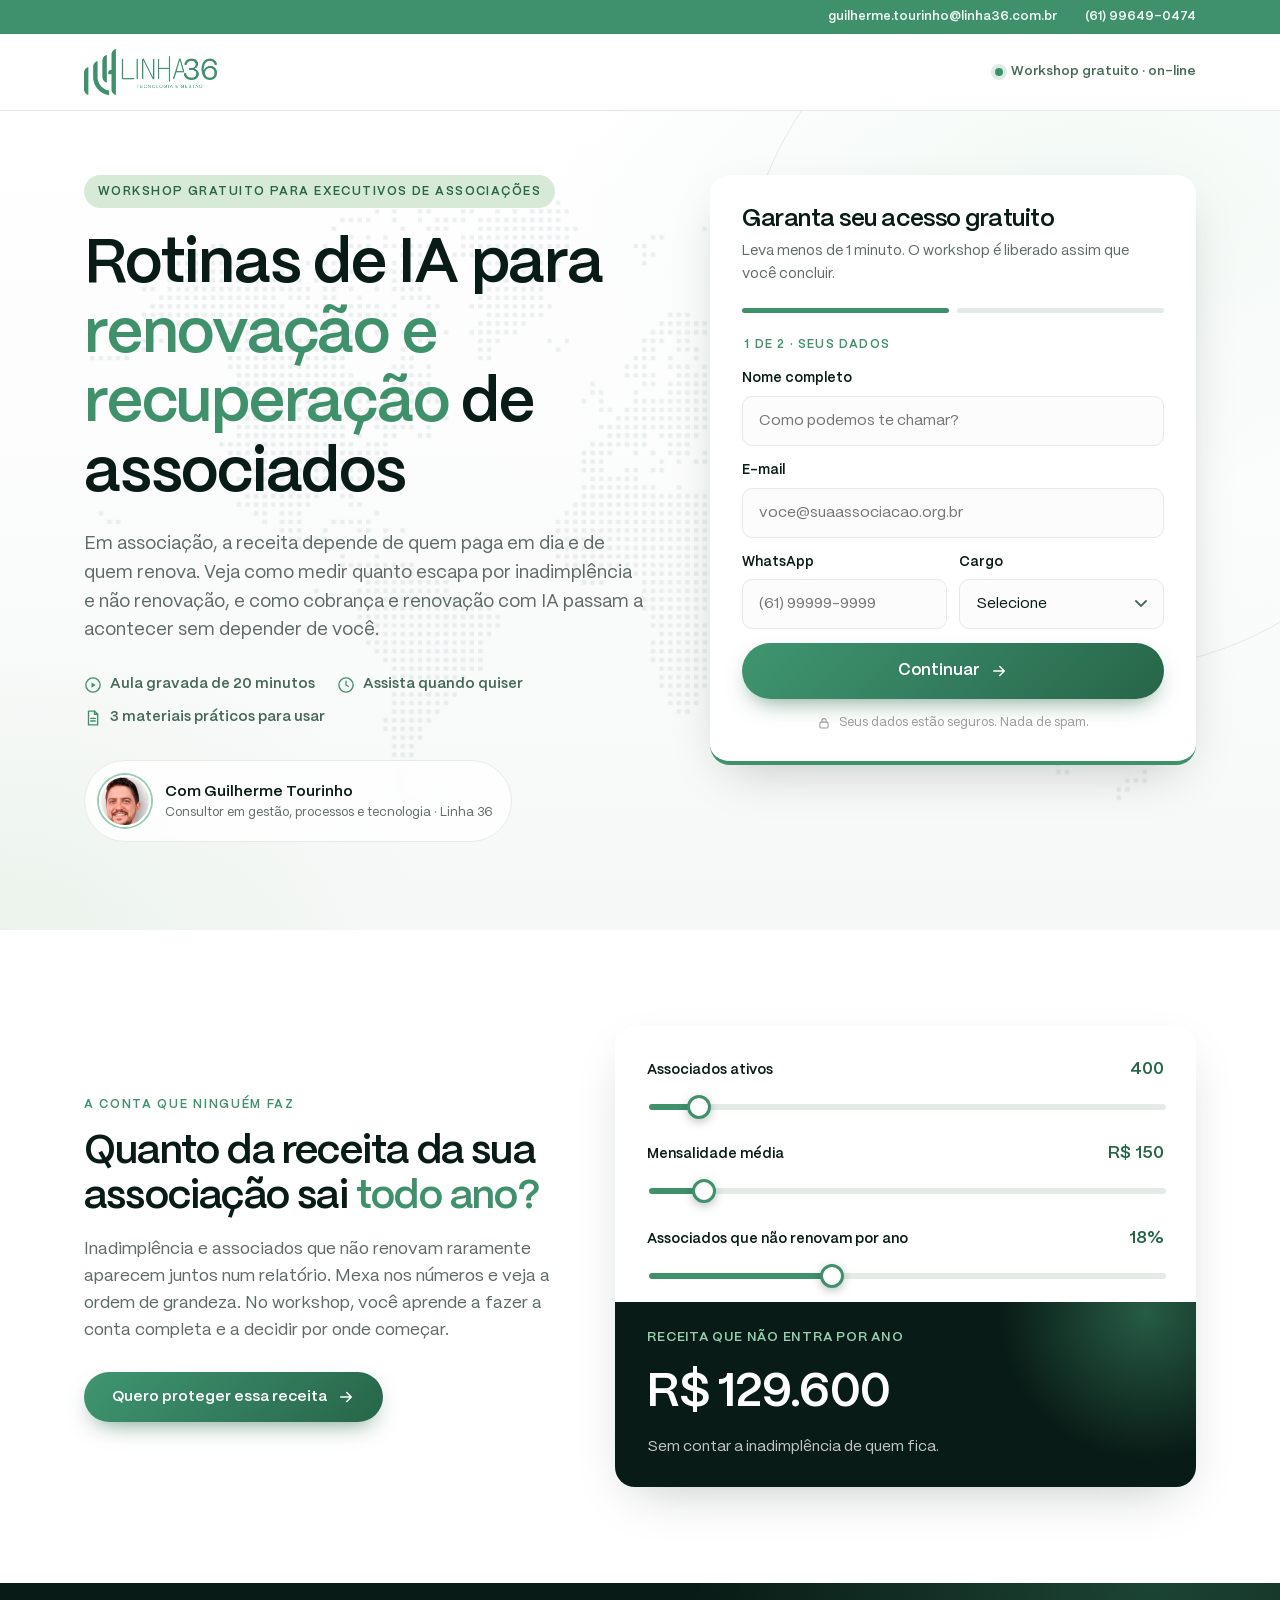
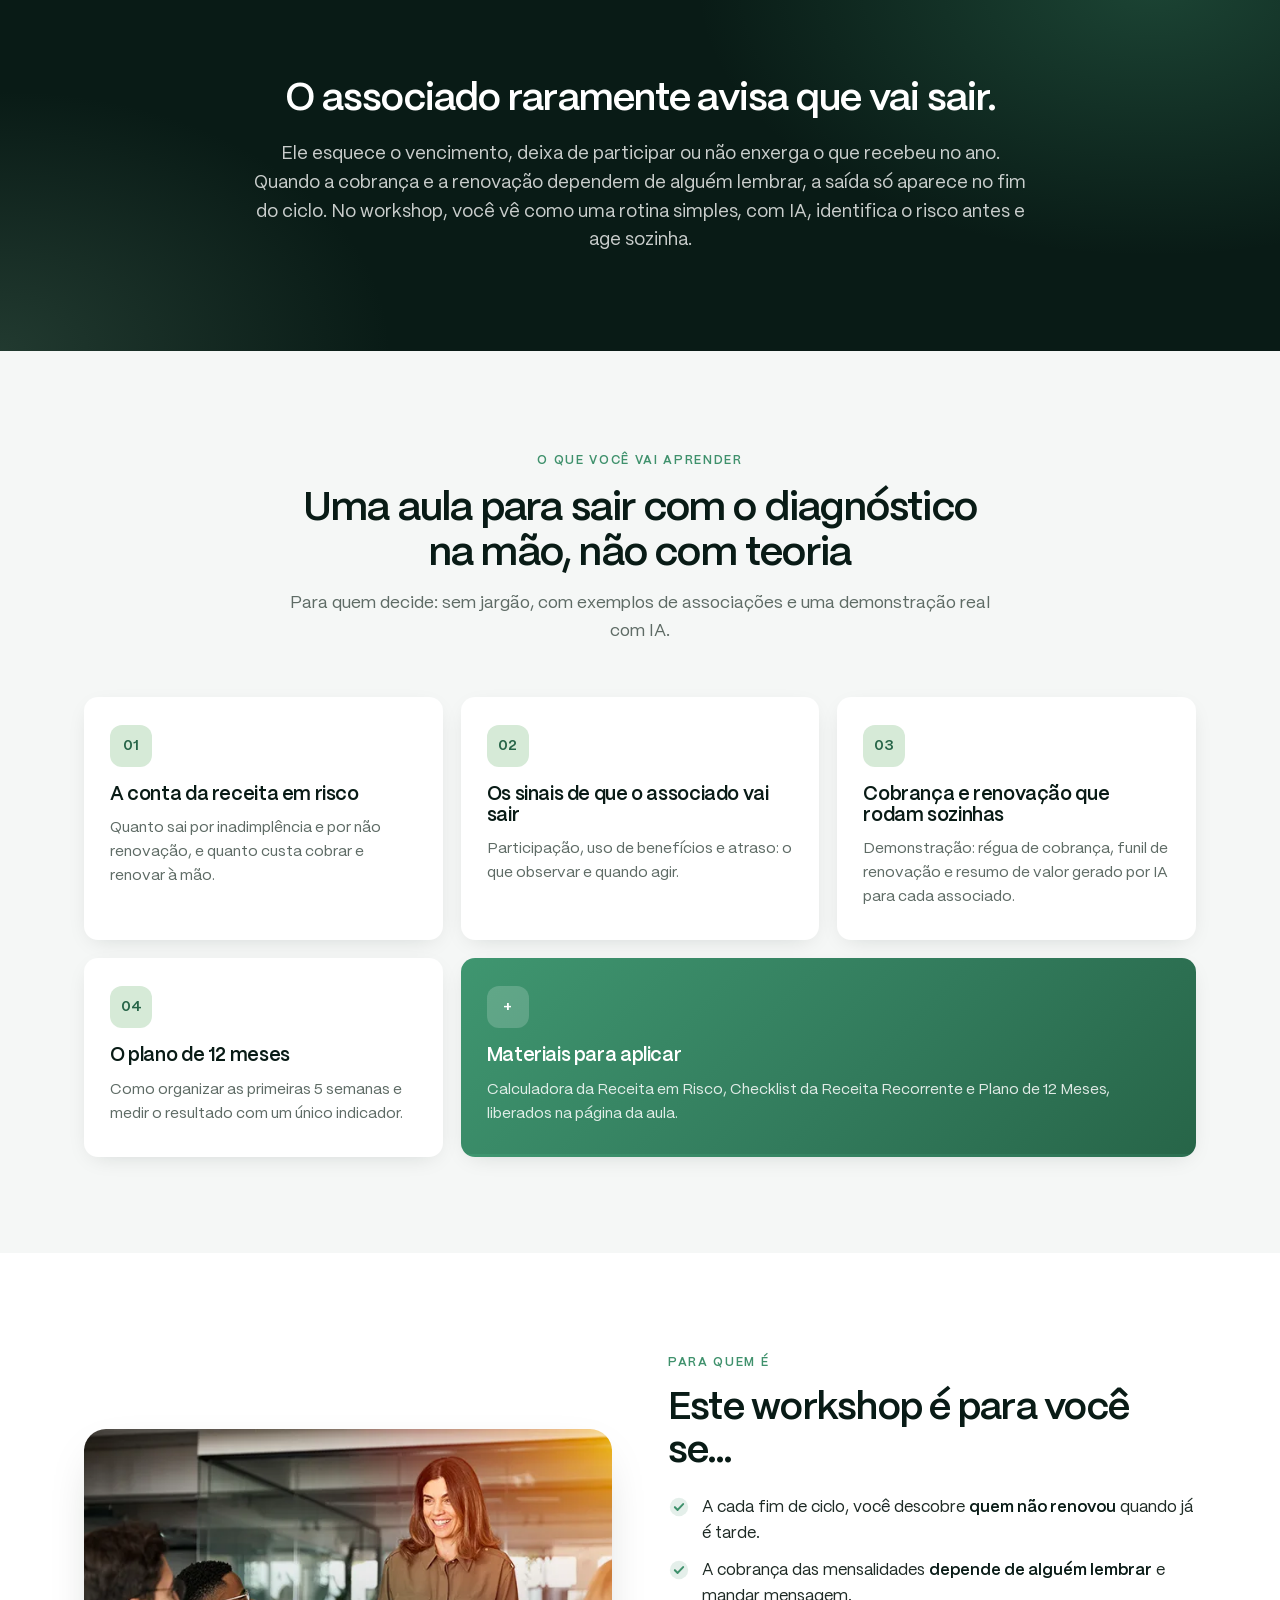
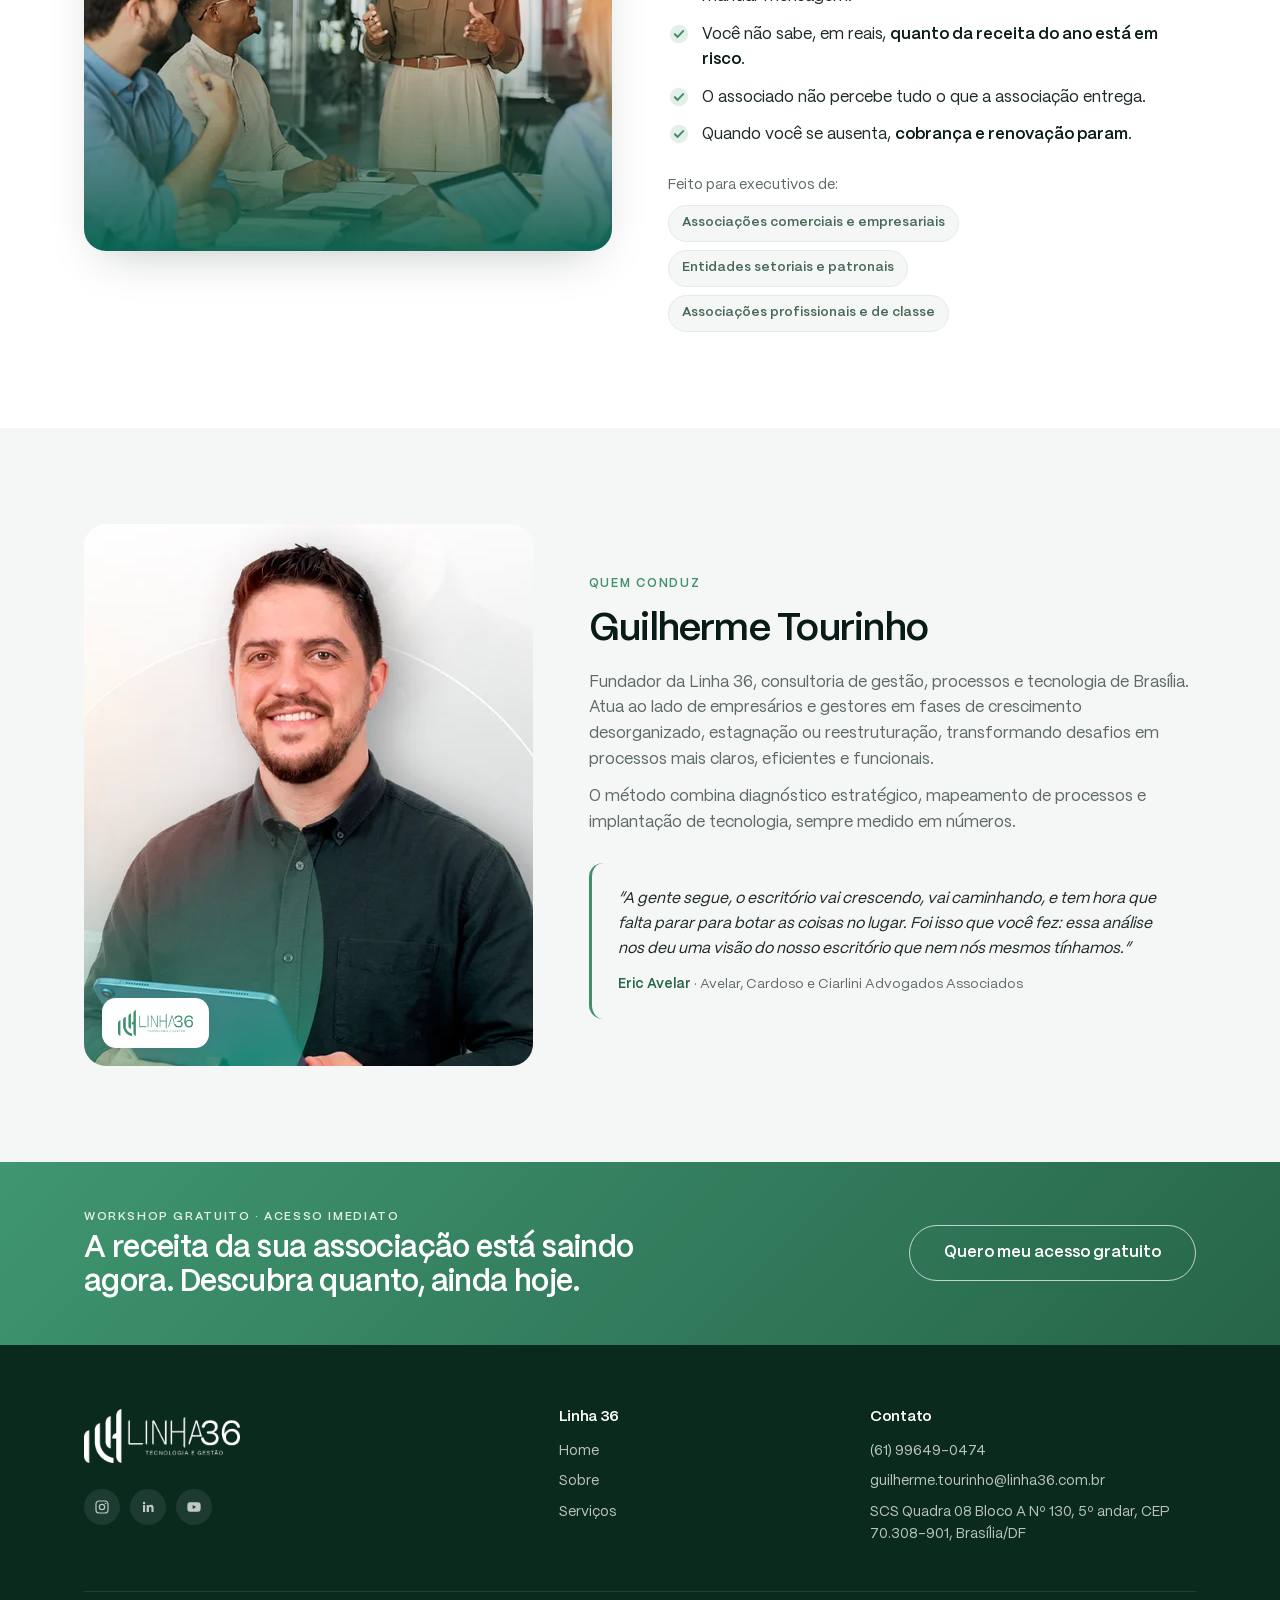
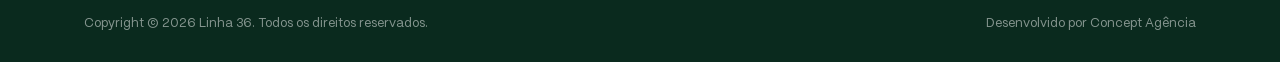
==== commit a4961d65: "Landing page e materiais: tema associações (renovação e recuperação de associados) - Página de inscr" ====
--- a/index.html
+++ b/index.html
@@ -3,10 +3,10 @@
 <head>
   <meta charset="utf-8">
   <meta name="viewport" content="width=device-width, initial-scale=1">
-  <title>Workshop gratuito: O lucro escondido na sua operação | Linha 36</title>
-  <meta name="description" content="Workshop gratuito para diretores de empresas de serviços: descubra onde a sua margem vaza entre retrabalho, gargalos e decisões no improviso, e o plano de 90 dias para recuperá-la. Com Guilherme Tourinho, Linha 36.">
-  <meta property="og:title" content="O lucro escondido na sua operação · Workshop gratuito Linha 36">
-  <meta property="og:description" content="Para diretores de empresas de serviços: onde a margem vaza e como recuperá-la em 90 dias, sem vender um real a mais.">
+  <title>Workshop gratuito: Rotinas de IA para renovação e recuperação de associados | Linha 36</title>
+  <meta name="description" content="Workshop gratuito para executivos de associações: veja como medir quanto da receita escapa por inadimplência e não renovação, e como cobrança e renovação com IA passam a acontecer sem depender de você. Com Guilherme Tourinho, Linha 36.">
+  <meta property="og:title" content="Rotinas de IA para renovação e recuperação de associados · Workshop gratuito Linha 36">
+  <meta property="og:description" content="Para executivos de associações: quanto da receita escapa por inadimplência e não renovação, e como cobrança e renovação com IA rodam sem depender de você.">
   <meta property="og:image" content="assets/img/hero-banner.webp">
   <meta name="theme-color" content="#3F916C">
   <!-- Proposta: remover o noindex (e o robots.txt) quando o cliente aprovar -->
@@ -32,7 +32,7 @@
 
 <div class="topbar">
   <div class="wrap">
-    <a href="mailto:contato@linha36.com.br">contato@linha36.com.br</a>
+    <a href="mailto:guilherme.tourinho@linha36.com.br">guilherme.tourinho@linha36.com.br</a>
     <a href="tel:+5561996490474">(61) 99649-0474</a>
   </div>
 </div>
@@ -50,13 +50,13 @@
   <section class="hero">
     <div class="wrap">
       <div class="hero-copy">
-        <span class="eyebrow">Workshop gratuito para diretores de empresas de serviços</span>
-        <h1>O lucro escondido na <em>sua operação</em></h1>
-        <p class="lead">Em empresa de serviços, o produto é o processo. Descubra onde a sua margem vaza (retrabalho, gargalos, decisões no improviso) e o plano de 90 dias para recuperá-la <strong>sem vender um real a mais</strong>.</p>
+        <span class="eyebrow">Workshop gratuito para executivos de associações</span>
+        <h1>Rotinas de IA para <em>renovação e recuperação</em> de associados</h1>
+        <p class="lead">Em associação, a receita depende de quem paga em dia e de quem renova. Veja como medir quanto escapa por inadimplência e não renovação, e como cobrança e renovação com IA passam a acontecer sem depender de você.</p>
         <ul class="hero-meta">
-          <li><svg><use href="#i-play"/></svg>Aula gravada, direto ao ponto</li>
+          <li><svg><use href="#i-play"/></svg>Aula gravada de 20 minutos</li>
           <li><svg><use href="#i-clock"/></svg>Assista quando quiser</li>
-          <li><svg><use href="#i-file"/></svg>3 materiais práticos para baixar</li>
+          <li><svg><use href="#i-file"/></svg>3 materiais práticos para usar</li>
         </ul>
         <a href="#inscricao" class="btn btn-lg btn-block mobile-only">Quero meu acesso gratuito</a>
         <div class="host">
@@ -82,8 +82,8 @@
               <span class="err">Informe seu nome.</span>
             </div>
             <div class="field">
-              <label for="email">E-mail corporativo</label>
-              <input id="email" name="email" type="email" autocomplete="email" required placeholder="voce@suaempresa.com.br">
+              <label for="email">E-mail</label>
+              <input id="email" name="email" type="email" autocomplete="email" required placeholder="voce@suaassociacao.org.br">
               <span class="err">Informe um e-mail válido.</span>
             </div>
             <div class="row2">
@@ -96,10 +96,10 @@
                 <label for="cargo">Cargo</label>
                 <select id="cargo" name="cargo" required>
                   <option value="">Selecione</option>
-                  <option>Sócio(a) / CEO</option>
-                  <option>Diretor(a)</option>
+                  <option>Presidente</option>
+                  <option>Diretor(a) executivo(a)</option>
+                  <option>Superintendente</option>
                   <option>Gerente</option>
-                  <option>Coordenador(a)</option>
                   <option>Outro</option>
                 </select>
                 <span class="err">Selecione seu cargo.</span>
@@ -111,29 +111,37 @@
           </fieldset>
 
           <fieldset class="fstep" data-step="2" hidden style="border:0;padding:0;margin:0">
-            <legend class="step-label">2 de 2 · Sua empresa</legend>
+            <legend class="step-label">2 de 2 · Sua associação</legend>
             <div class="field">
-              <label for="empresa">Nome da empresa</label>
-              <input id="empresa" name="empresa" autocomplete="organization" required placeholder="Empresa onde você trabalha">
-              <span class="err">Informe o nome da empresa.</span>
+              <label for="associacao">Nome da associação</label>
+              <input id="associacao" name="associacao" autocomplete="organization" required placeholder="Associação onde você atua">
+              <span class="err">Informe o nome da associação.</span>
             </div>
             <div class="row2">
               <div class="field">
-                <label for="segmento">Segmento</label>
+                <label for="segmento">Tipo de associação</label>
                 <select id="segmento" name="segmento" required>
                   <option value="">Selecione</option>
-                  <option>Advocacia / Jurídico</option>
-                  <option>Contabilidade / Financeiro</option>
-                  <option>Consultoria</option>
-                  <option>Saúde / Clínicas</option>
-                  <option>Tecnologia / TI</option>
-                  <option>Engenharia / Arquitetura</option>
-                  <option>Marketing / Agência</option>
-                  <option>Educação</option>
-                  <option>Outro serviço</option>
-                </select>
-                <span class="err">Selecione o segmento.</span>
-              </div>
+                  <option>Comercial / empresarial</option>
+                  <option>Setorial / patronal</option>
+                  <option>Profissional / de classe</option>
+                  <option>Outra</option>
+                </select>
+                <span class="err">Selecione o tipo.</span>
+              </div>
+              <div class="field">
+                <label for="associados">Número de associados</label>
+                <select id="associados" name="associados" required>
+                  <option value="">Selecione</option>
+                  <option>Até 100</option>
+                  <option>101 a 500</option>
+                  <option>501 a 2.000</option>
+                  <option>Mais de 2.000</option>
+                </select>
+                <span class="err">Selecione uma faixa.</span>
+              </div>
+            </div>
+            <div class="row2">
               <div class="field">
                 <label for="colaboradores">Colaboradores</label>
                 <select id="colaboradores" name="colaboradores" required>
@@ -146,27 +154,27 @@
                 </select>
                 <span class="err">Selecione uma faixa.</span>
               </div>
-            </div>
-            <div class="field">
-              <label for="faturamento">Faturamento anual <span class="opt">(opcional)</span></label>
-              <select id="faturamento" name="faturamento">
-                <option value="">Prefiro não informar</option>
-                <option>Até R$ 1 milhão</option>
-                <option>R$ 1 a 5 milhões</option>
-                <option>R$ 5 a 20 milhões</option>
-                <option>R$ 20 a 50 milhões</option>
-                <option>Acima de R$ 50 milhões</option>
-              </select>
+              <div class="field">
+                <label for="faturamento">Receita anual <span class="opt">(opcional)</span></label>
+                <select id="faturamento" name="faturamento">
+                  <option value="">Prefiro não informar</option>
+                  <option>Até R$ 1 milhão</option>
+                  <option>R$ 1 a 5 milhões</option>
+                  <option>R$ 5 a 20 milhões</option>
+                  <option>R$ 20 a 50 milhões</option>
+                  <option>Acima de R$ 50 milhões</option>
+                </select>
+              </div>
             </div>
             <div class="field">
               <label for="desafio">Maior desafio hoje</label>
               <select id="desafio" name="desafio" required>
                 <option value="">Selecione</option>
-                <option>Margem baixa / custos altos</option>
-                <option>Tudo depende de mim (ou dos sócios)</option>
-                <option>Retrabalho e erros na entrega</option>
-                <option>Crescimento desorganizado</option>
-                <option>Equipe sem padrão de execução</option>
+                <option>Inadimplência das mensalidades</option>
+                <option>Associados que não renovam</option>
+                <option>Cobrança depende de alguém lembrar</option>
+                <option>Associado não percebe o valor entregue</option>
+                <option>Tudo depende de mim (ou da diretoria)</option>
                 <option>Falta de indicadores para decidir</option>
               </select>
               <span class="err">Selecione o principal desafio.</span>
@@ -179,19 +187,6 @@
           </fieldset>
         </form>
         <p class="form-note"><svg><use href="#i-lock"/></svg>Seus dados estão seguros. Nada de spam.</p>
-      </div>
-    </div>
-  </section>
-
-  <!-- RESULTADOS -->
-  <section class="proof" aria-label="Resultados de clientes da Linha 36">
-    <div class="wrap">
-      <div class="proof-card reveal">
-        <p class="label"><b>Processo bem feito vira dinheiro.</b>Resultados de clientes da Linha 36.</p>
-        <div class="stat"><b>15%</b><span>de aumento de margem</span></div>
-        <div class="stat"><b>R$ 100 mil</b><span>por mês de redução de custo com pessoal</span></div>
-        <div class="stat"><b>15 p.p.</b><span>de ganho na margem de lucro</span></div>
-        <div class="stat"><b>25%</b><span>de redução de riscos operacionais</span></div>
       </div>
     </div>
   </section>
@@ -201,54 +196,40 @@
     <div class="wrap calc">
       <div class="reveal">
         <span class="kicker">A conta que ninguém faz</span>
-        <h2>Quanto a ineficiência custa para a sua empresa <span class="accent">todo mês?</span></h2>
-        <p class="lead">Retrabalho, espera por aprovação, informação procurada em cinco lugares, tarefa feita duas vezes. Em empresa de serviços, tudo isso é hora paga que não vira entrega.</p>
-        <p class="lead">Mexa nos números da calculadora e veja a ordem de grandeza. No workshop, você aprende a fazer a conta completa e a decidir por onde começar.</p>
-        <a href="#inscricao" class="btn" style="margin-top:10px">Quero recuperar essa margem <svg><use href="#i-arrow"/></svg></a>
+        <h2>Quanto da receita da sua associação sai <span class="accent">todo ano?</span></h2>
+        <p class="lead">Inadimplência e associados que não renovam raramente aparecem juntos num relatório. Mexa nos números e veja a ordem de grandeza. No workshop, você aprende a fazer a conta completa e a decidir por onde começar.</p>
+        <a href="#inscricao" class="btn" style="margin-top:10px">Quero proteger essa receita <svg><use href="#i-arrow"/></svg></a>
       </div>
       <div class="calc-box reveal" id="calc">
         <div class="calc-inputs">
           <div class="calc-in">
-            <label for="cPeople">Colaboradores na operação <output id="oPeople">30</output></label>
-            <input type="range" id="cPeople" min="5" max="300" step="1" value="30">
+            <label for="cMembers">Associados ativos <output id="oMembers">400</output></label>
+            <input type="range" id="cMembers" min="20" max="5000" step="10" value="400">
           </div>
           <div class="calc-in">
-            <label for="cCost">Custo médio por colaborador / mês <output id="oCost">R$ 6.500</output></label>
-            <input type="range" id="cCost" min="2500" max="25000" step="250" value="6500">
-            <p class="hint">Salário + encargos + benefícios.</p>
+            <label for="cFee">Mensalidade média <output id="oFee">R$ 150</output></label>
+            <input type="range" id="cFee" min="20" max="1500" step="10" value="150">
           </div>
           <div class="calc-in">
-            <label for="cWaste">Tempo perdido com retrabalho e espera <output id="oWaste">15%</output></label>
-            <input type="range" id="cWaste" min="5" max="40" step="1" value="15">
-            <p class="hint">Uma hora por dia já são 12,5% da jornada.</p>
+            <label for="cChurn">Associados que não renovam por ano <output id="oChurn">18%</output></label>
+            <input type="range" id="cChurn" min="1" max="50" step="1" value="18">
           </div>
         </div>
         <div class="calc-result" aria-live="polite">
-          <small>Horas pagas que não viram entrega</small>
-          <div class="big" id="rMonth">R$ 29.250 / mês</div>
-          <p class="year">Em um ano: <b id="rYear">R$ 351.000</b>. Margem que já está dentro da sua empresa.</p>
+          <small>Receita que não entra por ano</small>
+          <div class="big" id="rYear">R$ 129.600</div>
+          <p class="year">Sem contar a inadimplência de quem fica.</p>
         </div>
       </div>
     </div>
   </section>
 
-  <!-- CASO -->
+  <!-- O RISCO -->
   <section class="section dark">
-    <div class="wrap case">
+    <div class="wrap case case-solo">
       <div class="reveal">
-        <span class="eyebrow on-dark">O caso que mudou a conversa</span>
-        <div class="case-figure" style="margin-top:22px">US$ 2<span>bi</span></div>
-        <p class="case-caption">em ganhos reportados pelo Bank of America com melhoria de processos, entre 2001 e 2003. Em um banco: <strong>uma empresa 100% de serviços.</strong></p>
-      </div>
-      <div class="reveal">
-        <h2>Processo não é coisa de fábrica. É onde o lucro de uma empresa de serviços se esconde.</h2>
-        <p>Em 2001, o então CEO Ken Lewis colocou a melhoria de processos (Six Sigma) na pauta da diretoria e conduziu pessoalmente um dos primeiros projetos. Até o fim de 2003, o banco reportou mais de <strong>US$ 2 bilhões</strong> entre redução de custos e aumento de receita.</p>
-        <p>Você não precisa ser um banco. A lógica é a mesma numa empresa de 30 pessoas: cada etapa mal desenhada é custo fixo disfarçado. No workshop, você vê como traduzir esse raciocínio para a realidade de uma empresa média brasileira.</p>
-        <ul class="case-list">
-          <li><b>GE · 1999</b><span>A General Electric reportou mais de US$ 2 bilhões em benefícios em um único ano com o mesmo tipo de programa.</span></li>
-          <li><b>Linha 36</b><span>Em empresas de médio porte atendidas, redução de até R$ 100 mil por mês em custo com pessoal.</span></li>
-        </ul>
-        <p class="sources">Fontes: <a href="https://www.americanbanker.com/news/the-tech-scene-b-of-a-touts-six-sigmas-bottom-line-benefits" target="_blank" rel="noopener">American Banker</a>; relatório anual GE 1999, citado em <a href="https://www.emerald.com/insight/content/doi/10.1108/mbe.2003.26707cab.006/full/html" target="_blank" rel="noopener">Measuring Business Excellence (2003)</a>.</p>
+        <h2>O associado raramente avisa que vai sair.</h2>
+        <p>Ele esquece o vencimento, deixa de participar ou não enxerga o que recebeu no ano. Quando a cobrança e a renovação dependem de alguém lembrar, a saída só aparece no fim do ciclo. No workshop, você vê como uma rotina simples, com IA, identifica o risco antes e age sozinha.</p>
       </div>
     </div>
   </section>
@@ -259,15 +240,14 @@
       <div class="section-head reveal">
         <span class="kicker">O que você vai aprender</span>
         <h2>Uma aula para sair com o diagnóstico na mão, não com teoria</h2>
-        <p>Conteúdo pensado para quem toma decisão: sem jargão, com exemplos de empresas de serviços e ferramentas que você usa na segunda-feira.</p>
+        <p>Para quem decide: sem jargão, com exemplos de associações e uma demonstração real com IA.</p>
       </div>
       <div class="modules">
-        <article class="module reveal"><span class="n">01</span><h3>Os 5 vazamentos de margem</h3><p>Retrabalho, espera entre áreas, dependência do dono, escopo entregue e não cobrado e capacidade mal alocada: onde o dinheiro some em empresas de serviços.</p></article>
-        <article class="module reveal"><span class="n">02</span><h3>O caso dos US$ 2 bilhões</h3><p>O que o Bank of America fez, por que funcionou num negócio de serviços e o que uma empresa de 20 a 200 pessoas pode copiar sem burocracia.</p></article>
-        <article class="module reveal"><span class="n">03</span><h3>A conta que ninguém faz</h3><p>Como calcular, em 15 minutos, quanto a ineficiência custa por mês na sua operação, com a planilha que você baixa junto com a aula.</p></article>
-        <article class="module reveal"><span class="n">04</span><h3>O plano de 90 dias</h3><p>Como escolher os 2 ou 3 processos que dão retorno primeiro, desenhar o novo fluxo, definir donos e medir o ganho em reais.</p></article>
-        <article class="module reveal"><span class="n">05</span><h3>Por que a implantação trava</h3><p>Os erros que fazem processo virar papel na gaveta: ferramenta antes do método, equipe fora da conversa e ninguém responsável depois.</p></article>
-        <article class="module bonus reveal"><span class="n">+</span><h3>Materiais para aplicar</h3><p>Planilha Calculadora do Lucro Escondido, Checklist dos 5 Vazamentos e o Roteiro do Plano de 90 Dias, liberados na página da aula.</p></article>
+        <article class="module reveal"><span class="n">01</span><h3>A conta da receita em risco</h3><p>Quanto sai por inadimplência e por não renovação, e quanto custa cobrar e renovar à mão.</p></article>
+        <article class="module reveal"><span class="n">02</span><h3>Os sinais de que o associado vai sair</h3><p>Participação, uso de benefícios e atraso: o que observar e quando agir.</p></article>
+        <article class="module reveal"><span class="n">03</span><h3>Cobrança e renovação que rodam sozinhas</h3><p>Demonstração: régua de cobrança, funil de renovação e resumo de valor gerado por IA para cada associado.</p></article>
+        <article class="module reveal"><span class="n">04</span><h3>O plano de 12 meses</h3><p>Como organizar as primeiras 5 semanas e medir o resultado com um único indicador.</p></article>
+        <article class="module bonus reveal"><span class="n">+</span><h3>Materiais para aplicar</h3><p>Calculadora da Receita em Risco, Checklist da Receita Recorrente e Plano de 12 Meses, liberados na página da aula.</p></article>
       </div>
     </div>
   </section>
@@ -280,14 +260,14 @@
         <span class="kicker">Para quem é</span>
         <h2>Este workshop é para você se…</h2>
         <ul class="checks">
-          <li><svg><use href="#i-check"/></svg><span>A empresa fatura mais a cada ano, mas <strong>a margem não acompanha</strong>.</span></li>
-          <li><svg><use href="#i-check"/></svg><span>Tudo importante <strong>passa por você</strong> (e você virou o gargalo).</span></li>
-          <li><svg><use href="#i-check"/></svg><span>Cada cliente é atendido de um jeito, dependendo de quem pega o trabalho.</span></li>
-          <li><svg><use href="#i-check"/></svg><span>Contratar mais gente virou a resposta padrão para qualquer aperto.</span></li>
-          <li><svg><use href="#i-check"/></svg><span>Você não sabe com precisão <strong>quanto custa entregar</strong> cada serviço.</span></li>
+          <li><svg><use href="#i-check"/></svg><span>A cada fim de ciclo, você descobre <strong>quem não renovou</strong> quando já é tarde.</span></li>
+          <li><svg><use href="#i-check"/></svg><span>A cobrança das mensalidades <strong>depende de alguém lembrar</strong> e mandar mensagem.</span></li>
+          <li><svg><use href="#i-check"/></svg><span>Você não sabe, em reais, <strong>quanto da receita do ano está em risco</strong>.</span></li>
+          <li><svg><use href="#i-check"/></svg><span>O associado não percebe tudo o que a associação entrega.</span></li>
+          <li><svg><use href="#i-check"/></svg><span>Quando você se ausenta, <strong>cobrança e renovação param</strong>.</span></li>
         </ul>
-        <p style="color:var(--muted);font-size:14.5px">Feito para sócios, diretores e gestores de empresas de serviços como:</p>
-        <div class="segments"><span>Escritórios de advocacia</span><span>Contabilidade</span><span>Consultorias</span><span>Clínicas</span><span>TI e software</span><span>Engenharia</span><span>Agências</span></div>
+        <p style="color:var(--muted);font-size:14.5px">Feito para executivos de:</p>
+        <div class="segments"><span>Associações comerciais e empresariais</span><span>Entidades setoriais e patronais</span><span>Associações profissionais e de classe</span></div>
       </div>
     </div>
   </section>
@@ -303,7 +283,7 @@
         <span class="kicker">Quem conduz</span>
         <h2>Guilherme Tourinho</h2>
         <p>Fundador da Linha 36, consultoria de gestão, processos e tecnologia de Brasília. Atua ao lado de empresários e gestores em fases de crescimento desorganizado, estagnação ou reestruturação, transformando desafios em processos mais claros, eficientes e funcionais.</p>
-        <p>O método combina diagnóstico estratégico, mapeamento de processos e implantação de tecnologia, sempre medido em margem, custo e risco.</p>
+        <p>O método combina diagnóstico estratégico, mapeamento de processos e implantação de tecnologia, sempre medido em números.</p>
         <blockquote class="quote">
           <p>“A gente segue, o escritório vai crescendo, vai caminhando, e tem hora que falta parar para botar as coisas no lugar. Foi isso que você fez: essa análise nos deu uma visão do nosso escritório que nem nós mesmos tínhamos.”</p>
           <cite><b>Eric Avelar</b> · Avelar, Cardoso e Ciarlini Advogados Associados</cite>
@@ -317,7 +297,7 @@
     <div class="wrap">
       <div>
         <small>Workshop gratuito · acesso imediato</small>
-        <h2>A sua margem está vazando agora. Descubra onde, ainda hoje.</h2>
+        <h2>A receita da sua associação está saindo agora. Descubra quanto, ainda hoje.</h2>
       </div>
       <a href="#inscricao" class="btn btn-ghost btn-lg">Quero meu acesso gratuito</a>
     </div>
@@ -347,7 +327,7 @@
         <h4>Contato</h4>
         <ul>
           <li><a href="tel:+5561996490474">(61) 99649-0474</a></li>
-          <li><a href="mailto:contato@linha36.com.br">contato@linha36.com.br</a></li>
+          <li><a href="mailto:guilherme.tourinho@linha36.com.br">guilherme.tourinho@linha36.com.br</a></li>
           <li>SCS Quadra 08 Bloco A Nº 130, 5º andar, CEP 70.308-901, Brasília/DF</li>
         </ul>
       </div>
--- a/assets/css/style.css
+++ b/assets/css/style.css
@@ -207,6 +207,9 @@
 .case-caption { margin-top: 14px; font-size: 18px; color: rgba(255,255,255,.85); max-width: 440px; }
 .case h2 { font-size: clamp(28px, 3.2vw, 38px); margin: 16px 0 18px; }
 .case p + p { margin-top: 14px; }
+.case-solo { grid-template-columns: 1fr; max-width: 820px; text-align: center; }
+.case-solo h2 { margin-top: 0; }
+.case-solo p { font-size: 18px; }
 .case-list { list-style: none; padding: 0; margin: 26px 0 0; display: grid; gap: 12px; }
 .case-list li { display: flex; gap: 12px; padding: 14px 16px; border-radius: 12px; background: rgba(255,255,255,.05); border: 1px solid rgba(255,255,255,.08); font-size: 15px; }
 .case-list li b { color: var(--mint); font-weight: 600; white-space: nowrap; }
@@ -224,6 +227,7 @@
 .module.bonus h3 { color: #fff; }
 .module.bonus p { color: rgba(255,255,255,.85); }
 .module.bonus .n { background: rgba(255,255,255,.18); color: #fff; }
+@media (min-width: 720px) { .modules .module.bonus:nth-child(5) { grid-column: span 2; } }
 
 /* ---------- Para quem ---------- */
 .fit { display: grid; grid-template-columns: 1fr 1fr; gap: 56px; align-items: center; }
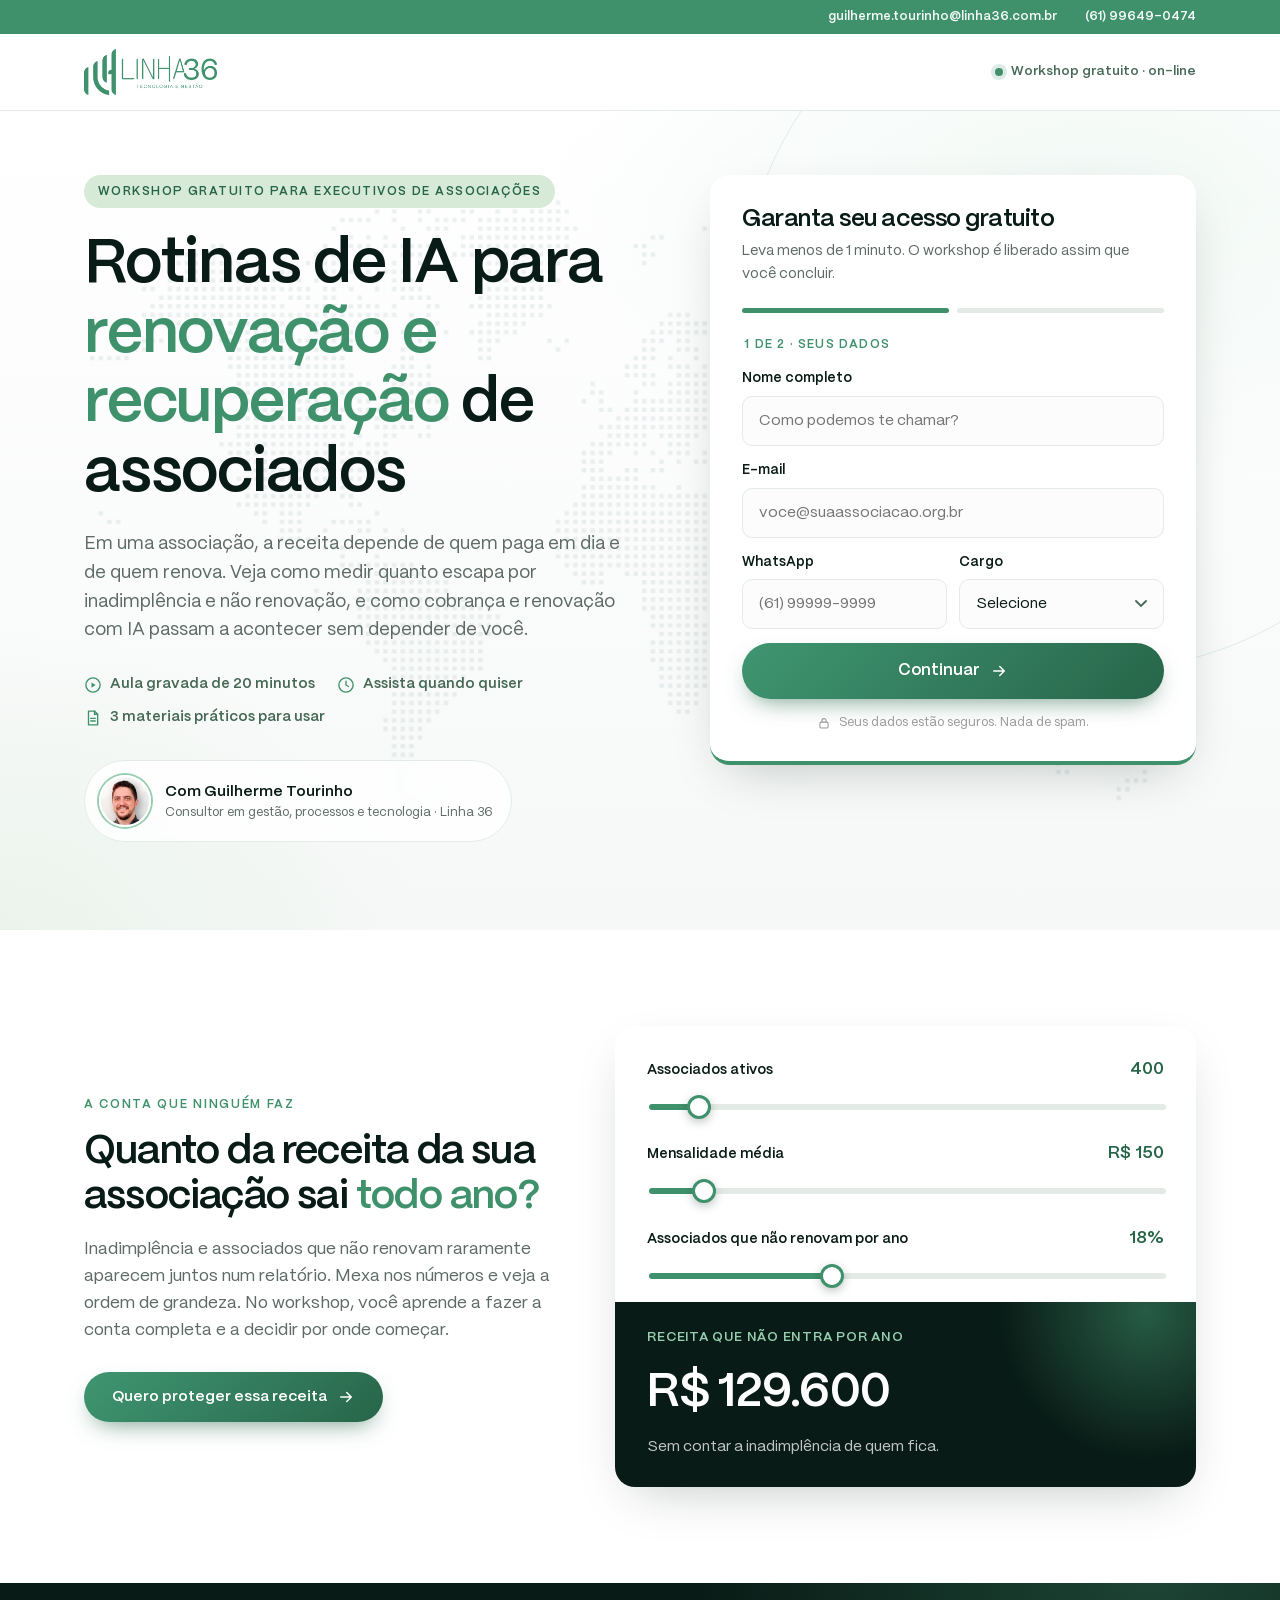
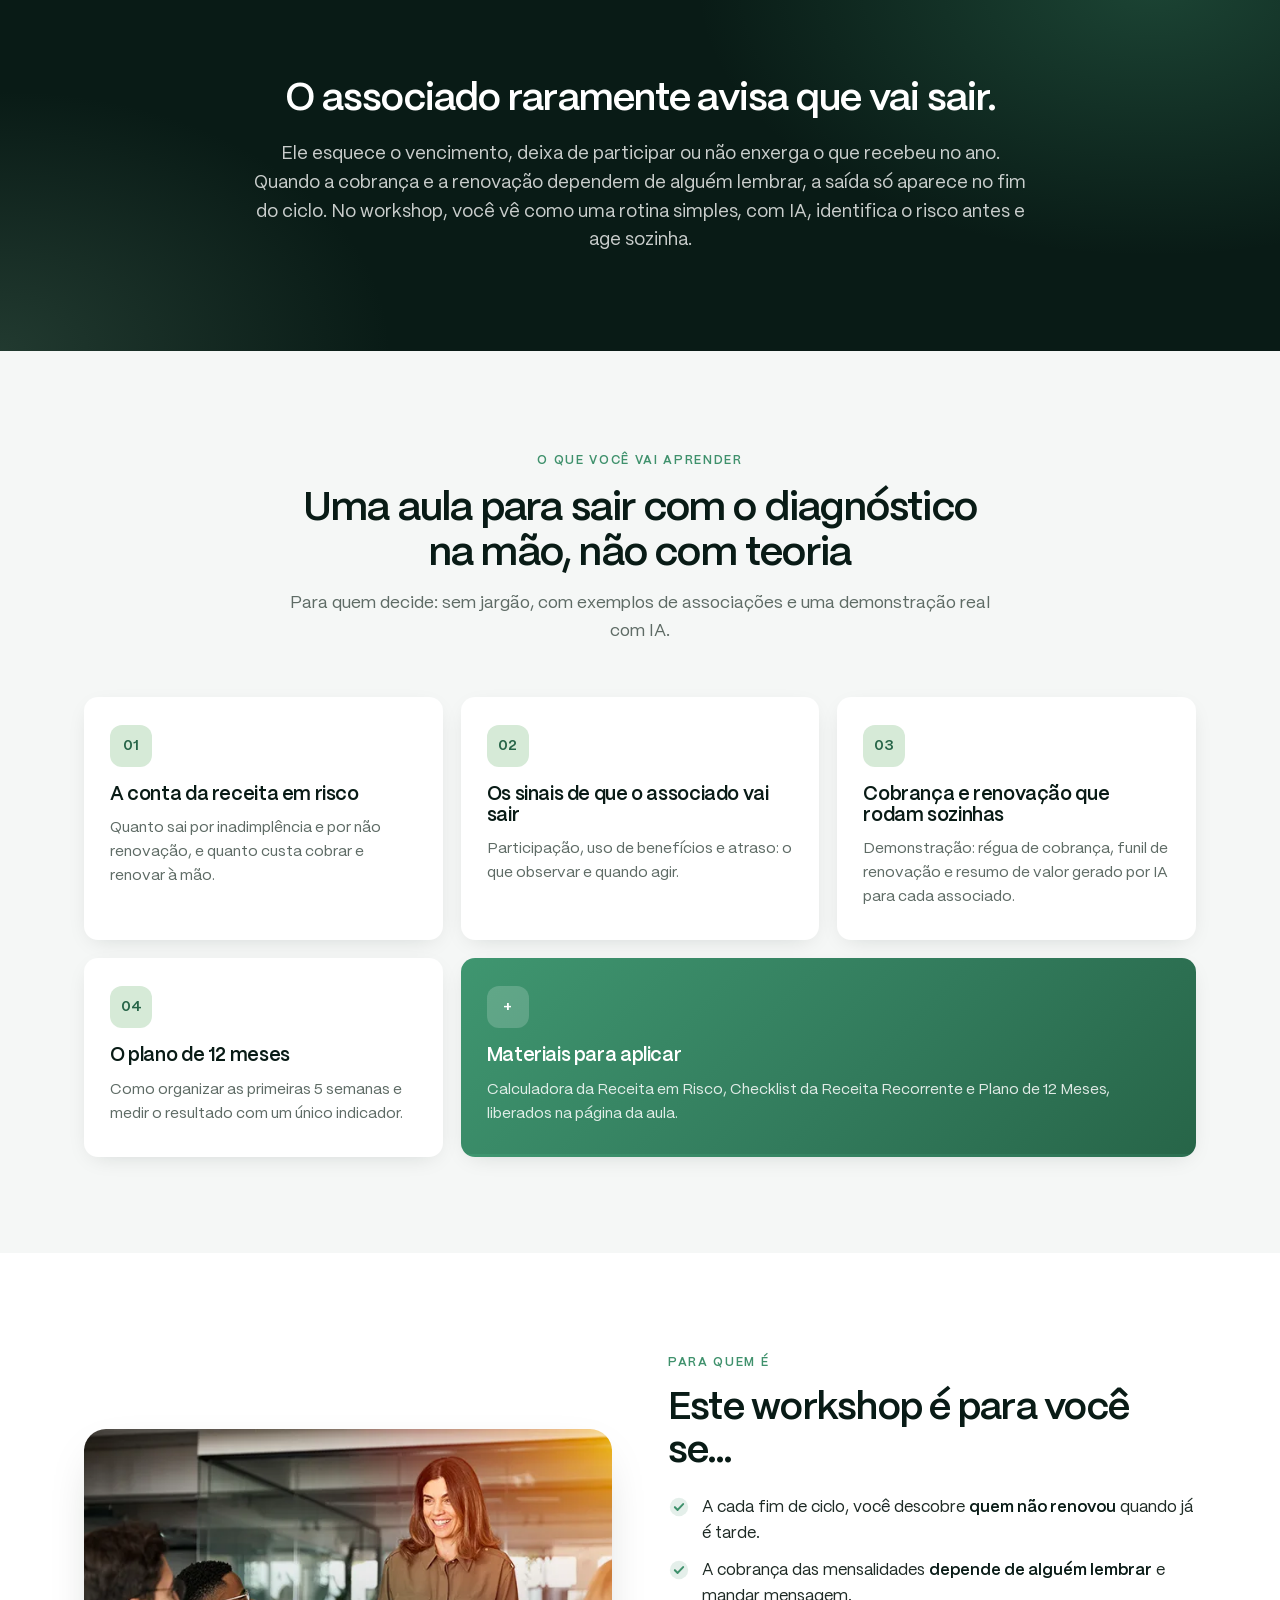
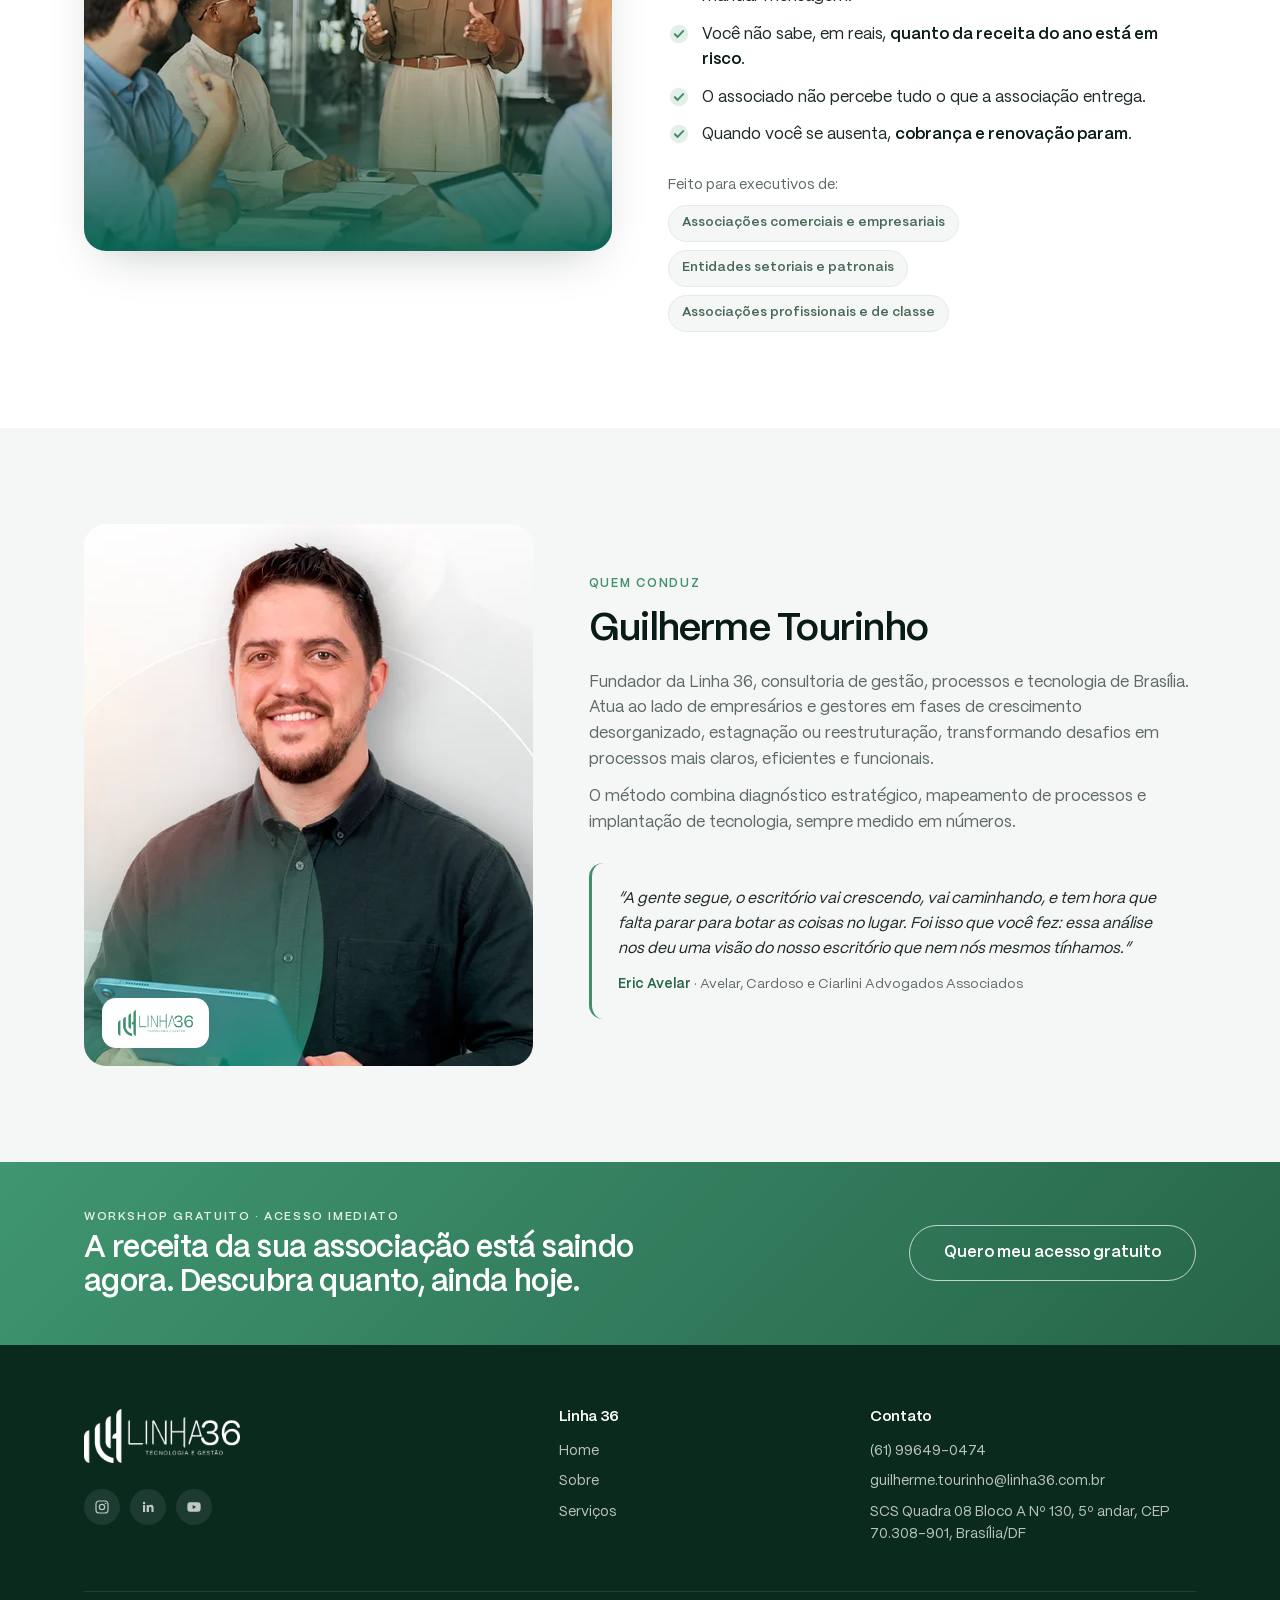
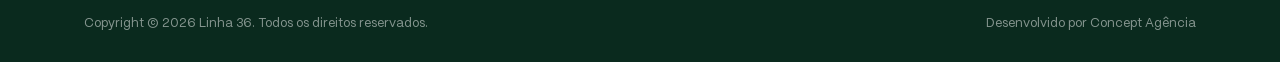
==== commit c4d7d942: "Reenquadra foto do Guilherme no topo e ajusta texto para "Em uma associação" Co-Authored-By: Claude " ====
--- a/index.html
+++ b/index.html
@@ -52,7 +52,7 @@
       <div class="hero-copy">
         <span class="eyebrow">Workshop gratuito para executivos de associações</span>
         <h1>Rotinas de IA para <em>renovação e recuperação</em> de associados</h1>
-        <p class="lead">Em associação, a receita depende de quem paga em dia e de quem renova. Veja como medir quanto escapa por inadimplência e não renovação, e como cobrança e renovação com IA passam a acontecer sem depender de você.</p>
+        <p class="lead">Em uma associação, a receita depende de quem paga em dia e de quem renova. Veja como medir quanto escapa por inadimplência e não renovação, e como cobrança e renovação com IA passam a acontecer sem depender de você.</p>
         <ul class="hero-meta">
           <li><svg><use href="#i-play"/></svg>Aula gravada de 20 minutos</li>
           <li><svg><use href="#i-clock"/></svg>Assista quando quiser</li>
--- a/assets/css/style.css
+++ b/assets/css/style.css
@@ -348,6 +348,7 @@
 .offer-list small { color: var(--muted); font-size: 14px; }
 .offer-cta { display: flex; flex-wrap: wrap; gap: 12px; align-items: center; }
 .offer-fine { font-size: 13px; color: var(--gray); margin-top: 14px; }
+.offer-trial { margin-top: 18px; padding: 14px 16px; border-radius: 12px; background: var(--mist); border-left: 4px solid var(--green); color: var(--green-dark); font-weight: 600; font-size: 15px; line-height: 1.45; }
 .offer-side { position: relative; background: var(--bg-soft); display: flex; flex-direction: column; }
 .offer-side .ph { position: relative; flex: 1; min-height: 260px; background: linear-gradient(180deg, #EEF2F0, #D9E6DF); overflow: hidden; }
 .offer-side .ph img { position: absolute; inset: 0; width: 100%; height: 100%; object-fit: cover; object-position: center top; }
